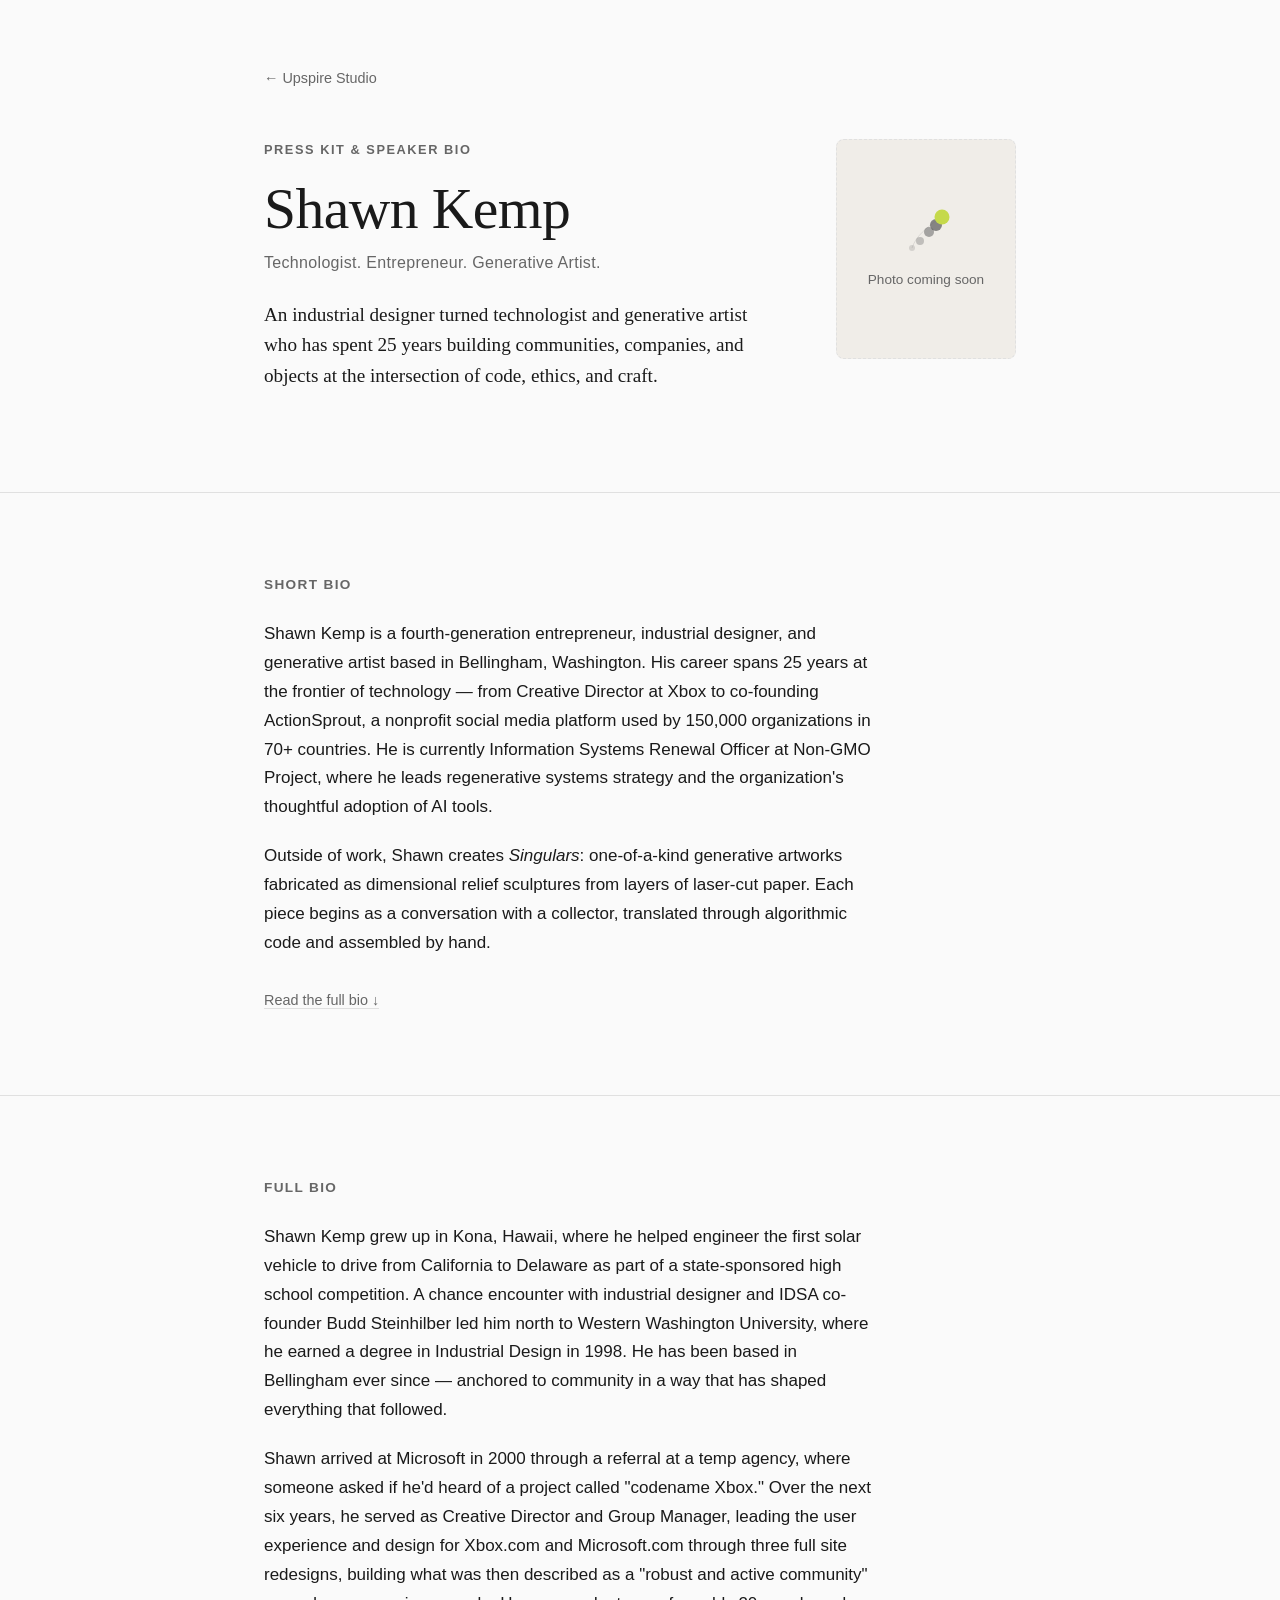
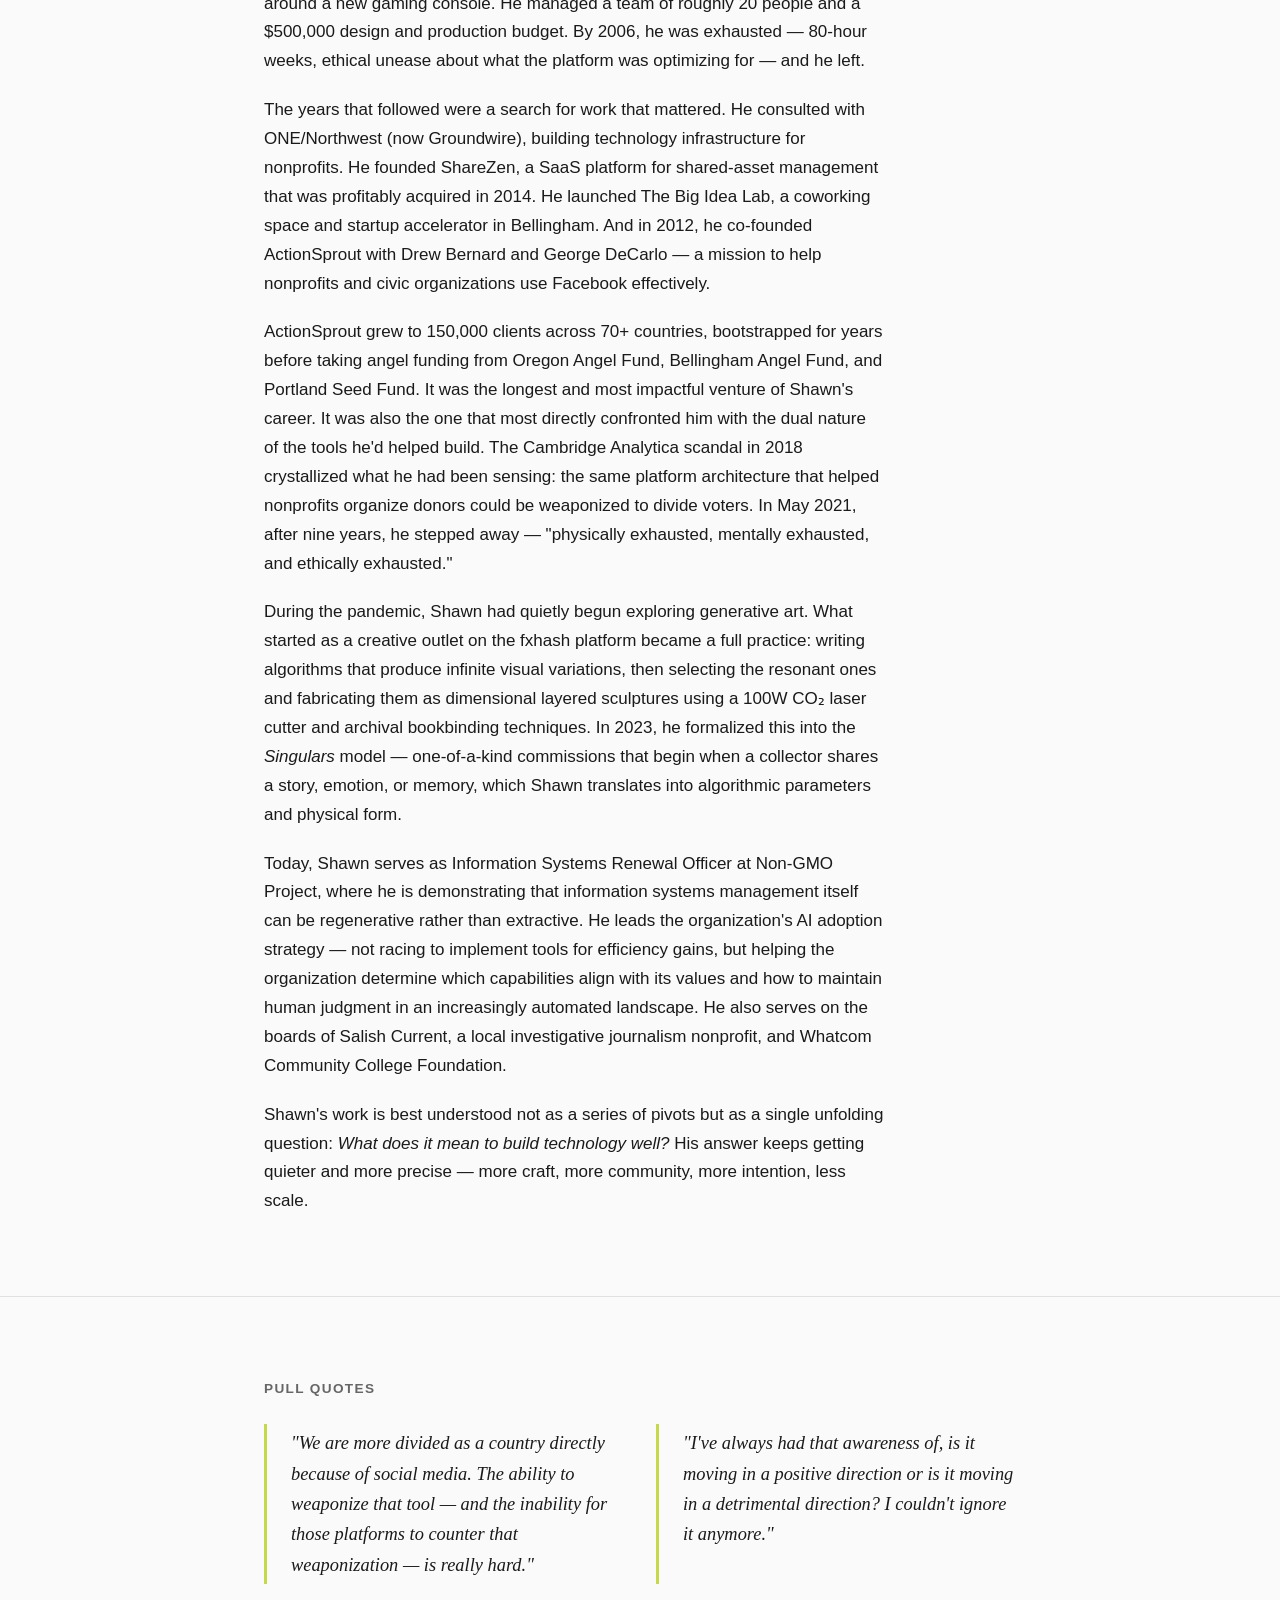
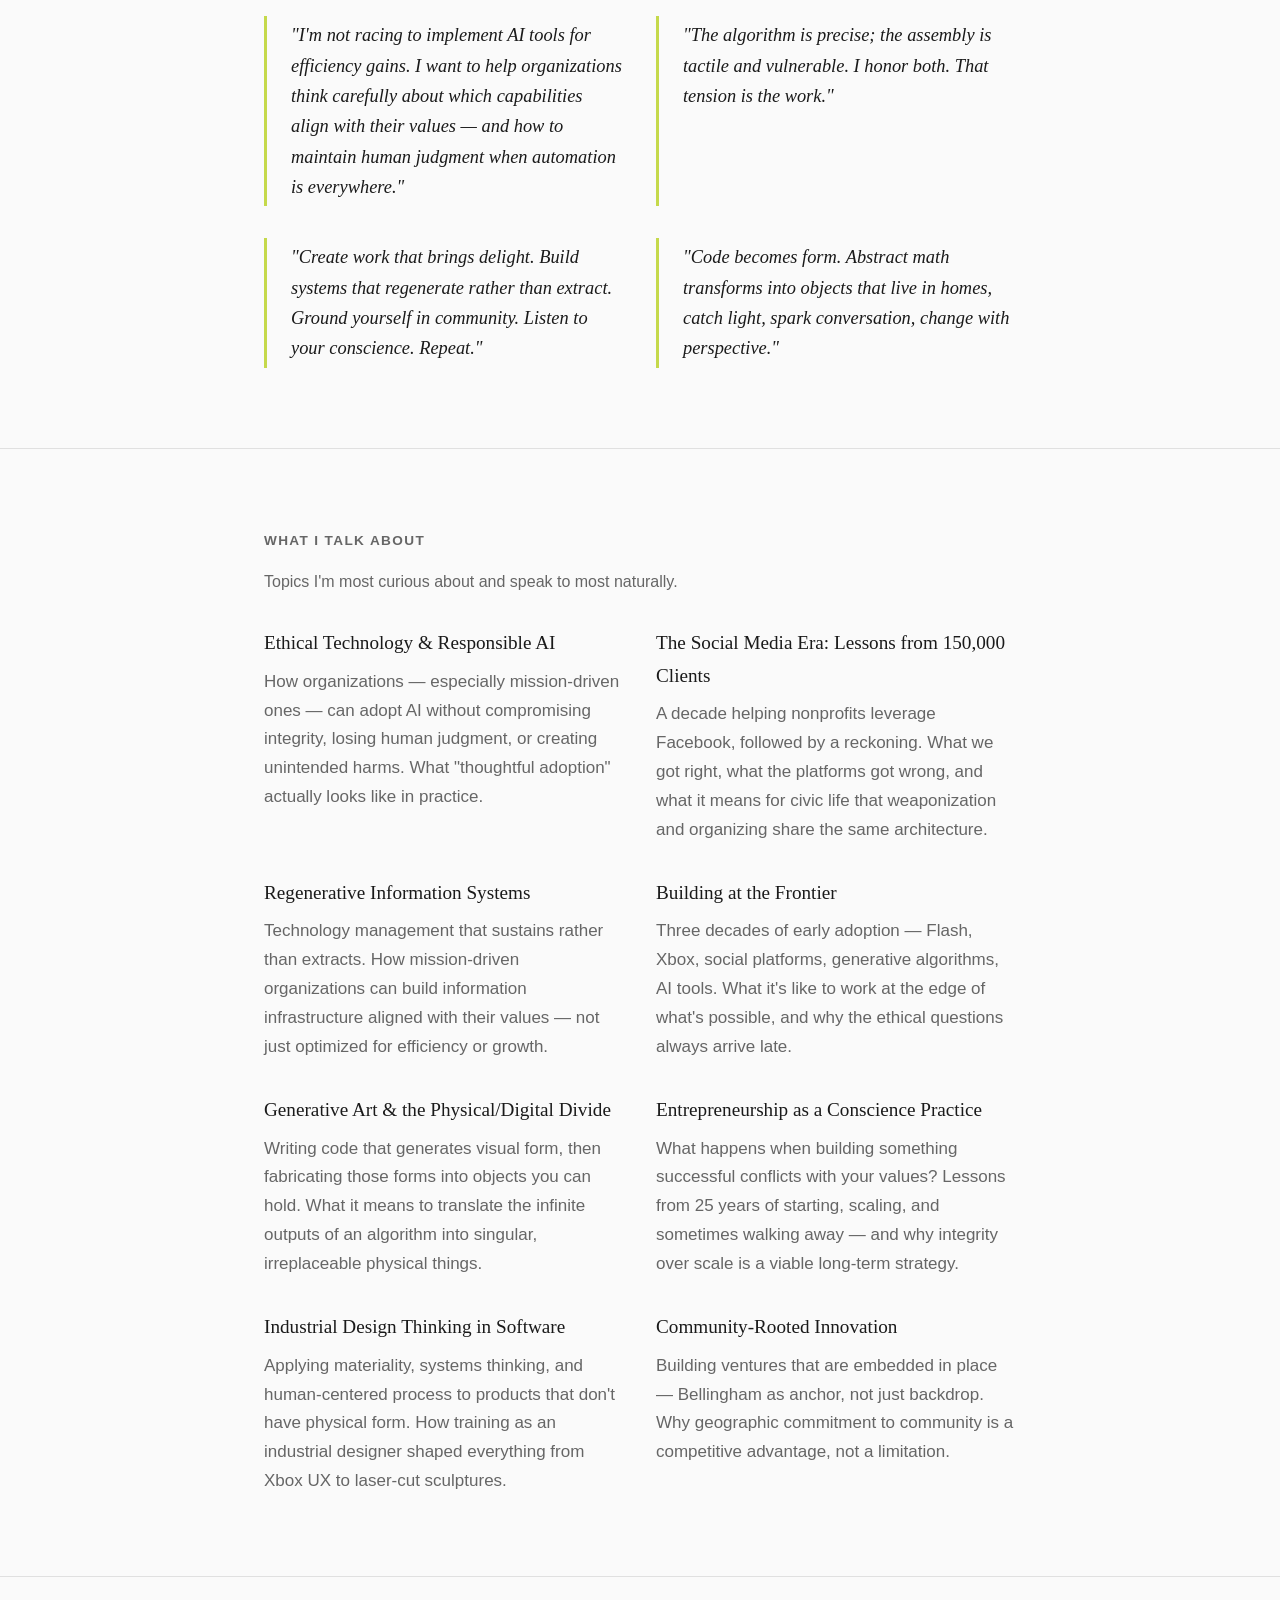
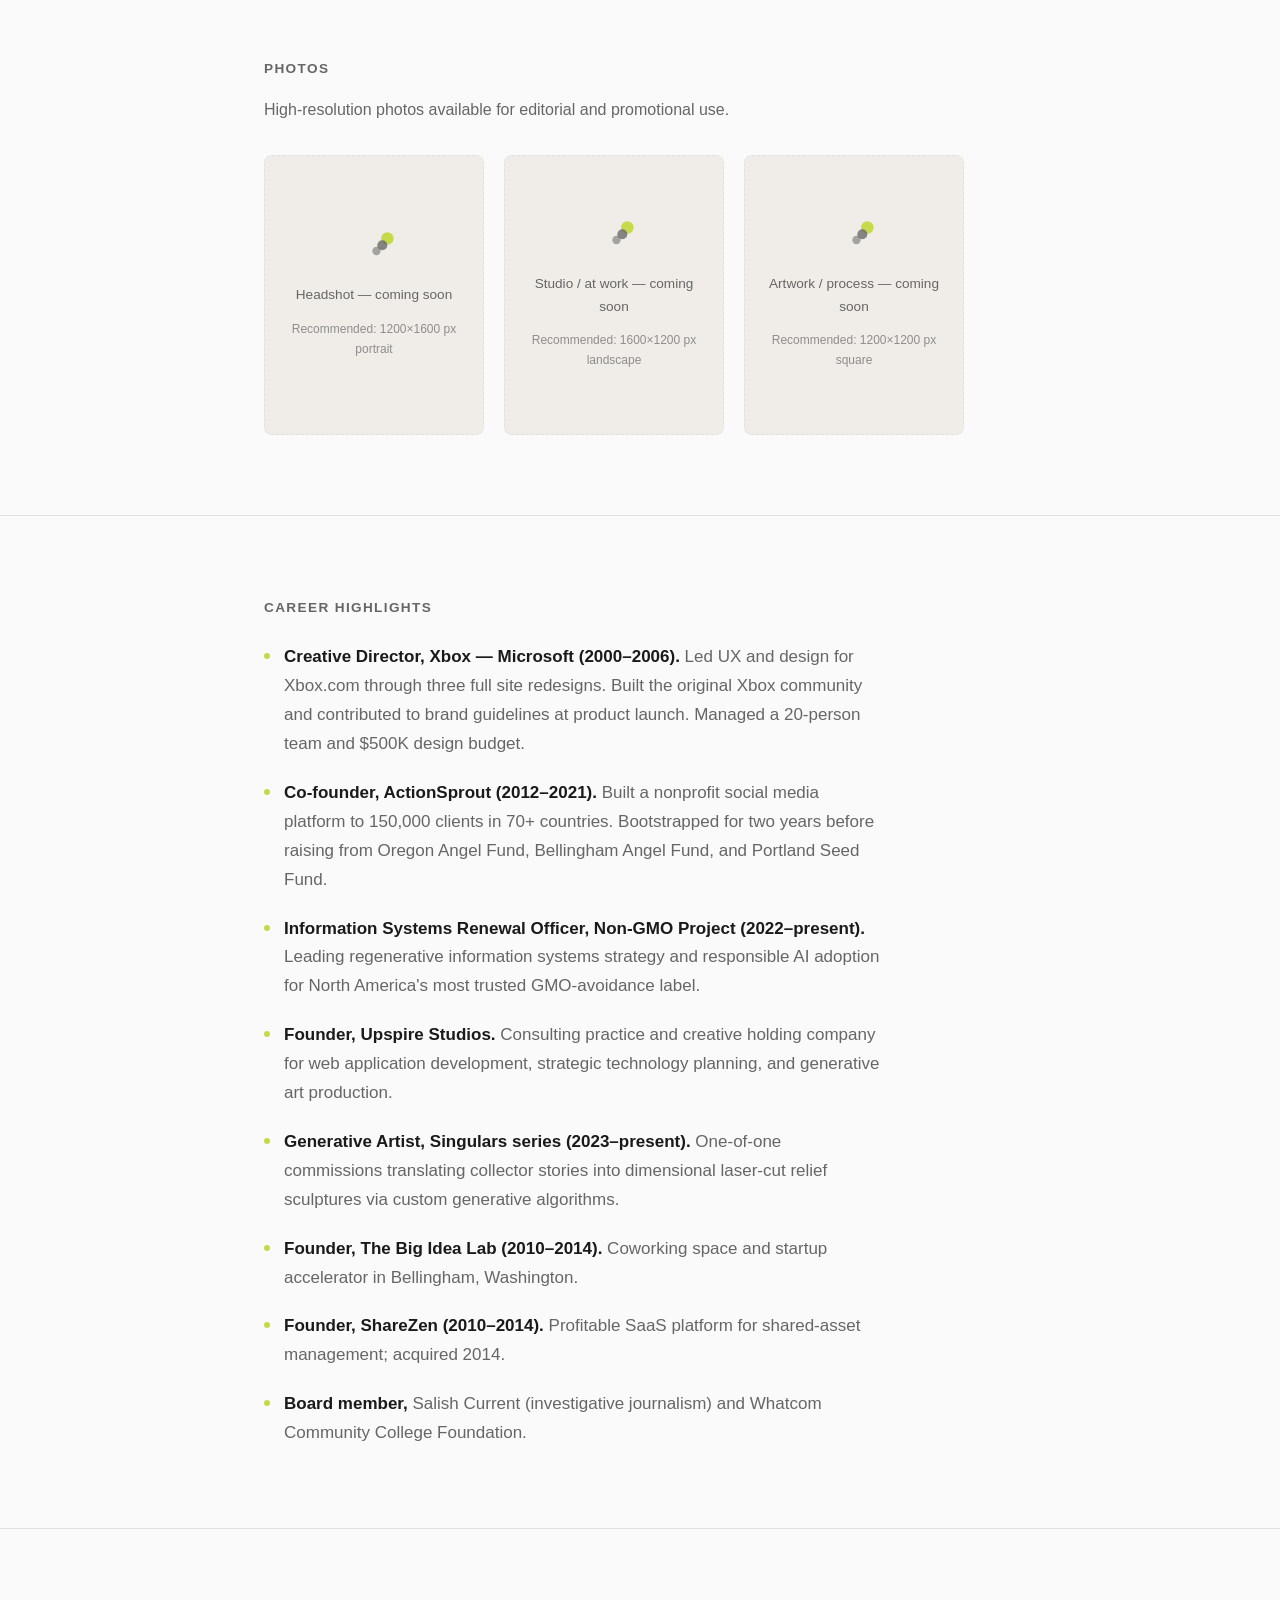
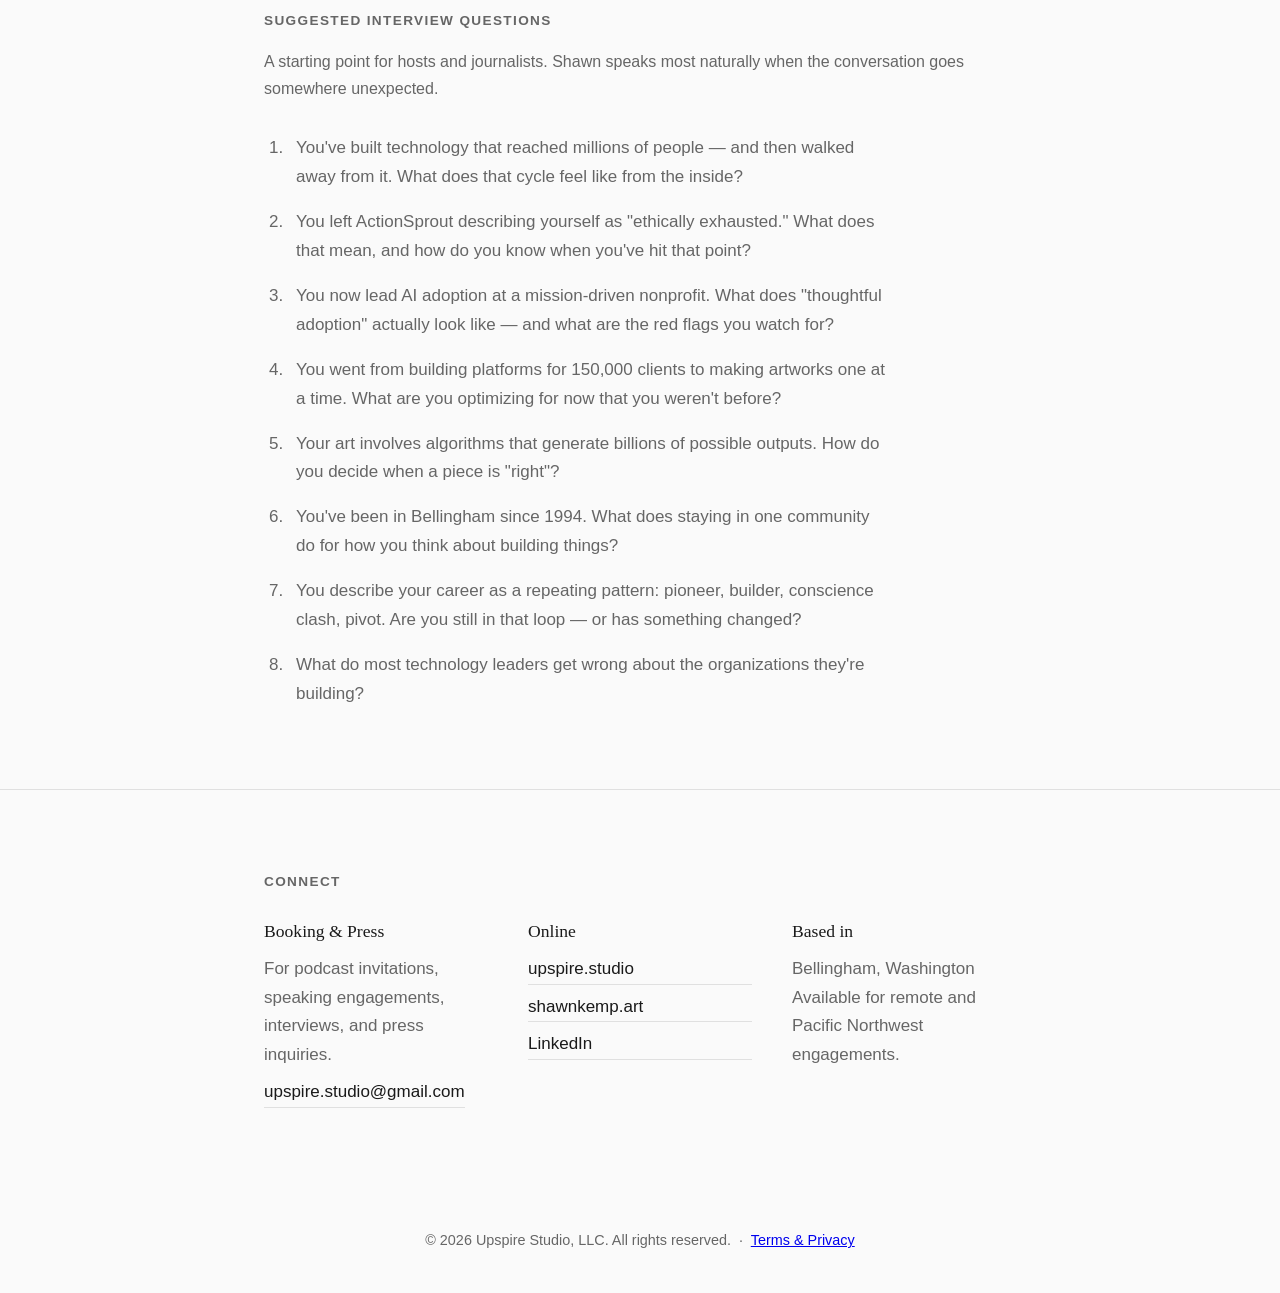
==== bio.html @ ab27fcd0 "Add Shawn Kemp press kit and bio page Adds /bio.html with a full press kit including: one-liner, sho" ====
<!DOCTYPE html>
<html lang="en">
<head>
    <meta charset="UTF-8">
    <meta name="viewport" content="width=device-width, initial-scale=1.0">
    <title>Shawn Kemp — Speaker, Technologist & Generative Artist</title>
    <meta name="description" content="Bio and press kit for Shawn Kemp: industrial designer, serial entrepreneur, information systems strategist, and generative artist based in Bellingham, Washington.">

    <!-- Favicon & app icons -->
    <link rel="icon" href="/favicon.svg" type="image/svg+xml">
    <link rel="icon" href="/favicon.ico" sizes="32x32">
    <link rel="icon" href="/icons/favicon-16x16.png" type="image/png" sizes="16x16">
    <link rel="icon" href="/icons/favicon-32x32.png" type="image/png" sizes="32x32">
    <link rel="apple-touch-icon" href="/apple-touch-icon.png">
    <link rel="manifest" href="/site.webmanifest">
    <meta name="theme-color" content="#1A1917">

    <!-- Open Graph / social sharing -->
    <meta property="og:type" content="profile">
    <meta property="og:url" content="https://upspire.studio/bio">
    <meta property="og:title" content="Shawn Kemp — Speaker, Technologist & Generative Artist">
    <meta property="og:description" content="Bio and press kit for Shawn Kemp: industrial designer, serial entrepreneur, information systems strategist, and generative artist.">
    <meta property="og:image" content="https://upspire.studio/og-image.png">
    <meta property="og:image:width" content="1200">
    <meta property="og:image:height" content="630">
    <meta property="og:site_name" content="Upspire Studio">

    <link rel="stylesheet" href="styles.css">
    <link rel="stylesheet" href="bio.css">
</head>
<body>

    <header class="bio-header">
        <div class="container">
            <a href="/" class="back-link">← Upspire Studio</a>
            <div class="bio-intro">
                <div class="bio-intro-text">
                    <p class="bio-label">Press Kit &amp; Speaker Bio</p>
                    <h1>Shawn Kemp</h1>
                    <p class="bio-tagline">Technologist. Entrepreneur. Generative Artist.</p>
                    <p class="bio-oneliner">An industrial designer turned technologist and generative artist who has spent 25 years building communities, companies, and objects at the intersection of code, ethics, and craft.</p>
                </div>
                <div class="bio-photo-area">
                    <!-- Replace src with your headshot path, e.g., /photos/shawn-kemp.jpg -->
                    <div class="photo-placeholder" role="img" aria-label="Headshot of Shawn Kemp">
                        <svg xmlns="http://www.w3.org/2000/svg" viewBox="0 0 48 48" width="48" height="48" aria-hidden="true">
                            <path d="M10,40 C14,28 24,20 38,10" fill="none" stroke="currentColor" stroke-width="0.8" opacity="0.2"/>
                            <circle cx="10" cy="40" r="3"   fill="currentColor" opacity="0.2"/>
                            <circle cx="18" cy="33" r="4"   fill="currentColor" opacity="0.35"/>
                            <circle cx="27" cy="24" r="5"   fill="currentColor" opacity="0.55"/>
                            <circle cx="34" cy="17" r="6"   fill="currentColor" opacity="0.78"/>
                            <circle cx="40" cy="9"  r="7.5" fill="#C5D94B"/>
                        </svg>
                        <p>Photo coming soon</p>
                    </div>
                </div>
            </div>
        </div>
    </header>

    <main>

        <!-- Short Bio -->
        <section id="short-bio">
            <div class="container">
                <h2>Short Bio</h2>
                <div class="bio-content">
                    <p>Shawn Kemp is a fourth-generation entrepreneur, industrial designer, and generative artist based in Bellingham, Washington. His career spans 25 years at the frontier of technology — from Creative Director at Xbox to co-founding ActionSprout, a nonprofit social media platform used by 150,000 organizations in 70+ countries. He is currently Information Systems Renewal Officer at Non-GMO Project, where he leads regenerative systems strategy and the organization's thoughtful adoption of AI tools.</p>
                    <p>Outside of work, Shawn creates <em>Singulars</em>: one-of-a-kind generative artworks fabricated as dimensional relief sculptures from layers of laser-cut paper. Each piece begins as a conversation with a collector, translated through algorithmic code and assembled by hand.</p>
                </div>
                <div class="copy-actions">
                    <a href="#long-bio" class="copy-link">Read the full bio ↓</a>
                </div>
            </div>
        </section>

        <!-- Long Bio -->
        <section id="long-bio">
            <div class="container">
                <h2>Full Bio</h2>
                <div class="bio-content">
                    <p>Shawn Kemp grew up in Kona, Hawaii, where he helped engineer the first solar vehicle to drive from California to Delaware as part of a state-sponsored high school competition. A chance encounter with industrial designer and IDSA co-founder Budd Steinhilber led him north to Western Washington University, where he earned a degree in Industrial Design in 1998. He has been based in Bellingham ever since — anchored to community in a way that has shaped everything that followed.</p>

                    <p>Shawn arrived at Microsoft in 2000 through a referral at a temp agency, where someone asked if he'd heard of a project called "codename Xbox." Over the next six years, he served as Creative Director and Group Manager, leading the user experience and design for Xbox.com and Microsoft.com through three full site redesigns, building what was then described as a "robust and active community" around a new gaming console. He managed a team of roughly 20 people and a $500,000 design and production budget. By 2006, he was exhausted — 80-hour weeks, ethical unease about what the platform was optimizing for — and he left.</p>

                    <p>The years that followed were a search for work that mattered. He consulted with ONE/Northwest (now Groundwire), building technology infrastructure for nonprofits. He founded ShareZen, a SaaS platform for shared-asset management that was profitably acquired in 2014. He launched The Big Idea Lab, a coworking space and startup accelerator in Bellingham. And in 2012, he co-founded ActionSprout with Drew Bernard and George DeCarlo — a mission to help nonprofits and civic organizations use Facebook effectively.</p>

                    <p>ActionSprout grew to 150,000 clients across 70+ countries, bootstrapped for years before taking angel funding from Oregon Angel Fund, Bellingham Angel Fund, and Portland Seed Fund. It was the longest and most impactful venture of Shawn's career. It was also the one that most directly confronted him with the dual nature of the tools he'd helped build. The Cambridge Analytica scandal in 2018 crystallized what he had been sensing: the same platform architecture that helped nonprofits organize donors could be weaponized to divide voters. In May 2021, after nine years, he stepped away — "physically exhausted, mentally exhausted, and ethically exhausted."</p>

                    <p>During the pandemic, Shawn had quietly begun exploring generative art. What started as a creative outlet on the fxhash platform became a full practice: writing algorithms that produce infinite visual variations, then selecting the resonant ones and fabricating them as dimensional layered sculptures using a 100W CO₂ laser cutter and archival bookbinding techniques. In 2023, he formalized this into the <em>Singulars</em> model — one-of-a-kind commissions that begin when a collector shares a story, emotion, or memory, which Shawn translates into algorithmic parameters and physical form.</p>

                    <p>Today, Shawn serves as Information Systems Renewal Officer at Non-GMO Project, where he is demonstrating that information systems management itself can be regenerative rather than extractive. He leads the organization's AI adoption strategy — not racing to implement tools for efficiency gains, but helping the organization determine which capabilities align with its values and how to maintain human judgment in an increasingly automated landscape. He also serves on the boards of Salish Current, a local investigative journalism nonprofit, and Whatcom Community College Foundation.</p>

                    <p>Shawn's work is best understood not as a series of pivots but as a single unfolding question: <em>What does it mean to build technology well?</em> His answer keeps getting quieter and more precise — more craft, more community, more intention, less scale.</p>
                </div>
            </div>
        </section>

        <!-- Pull Quotes -->
        <section id="quotes">
            <div class="container">
                <h2>Pull Quotes</h2>
                <div class="quotes-grid">
                    <blockquote class="pull-quote">
                        <p>"We are more divided as a country directly because of social media. The ability to weaponize that tool — and the inability for those platforms to counter that weaponization — is really hard."</p>
                    </blockquote>
                    <blockquote class="pull-quote">
                        <p>"I've always had that awareness of, is it moving in a positive direction or is it moving in a detrimental direction? I couldn't ignore it anymore."</p>
                    </blockquote>
                    <blockquote class="pull-quote">
                        <p>"I'm not racing to implement AI tools for efficiency gains. I want to help organizations think carefully about which capabilities align with their values — and how to maintain human judgment when automation is everywhere."</p>
                    </blockquote>
                    <blockquote class="pull-quote">
                        <p>"The algorithm is precise; the assembly is tactile and vulnerable. I honor both. That tension is the work."</p>
                    </blockquote>
                    <blockquote class="pull-quote">
                        <p>"Create work that brings delight. Build systems that regenerate rather than extract. Ground yourself in community. Listen to your conscience. Repeat."</p>
                    </blockquote>
                    <blockquote class="pull-quote">
                        <p>"Code becomes form. Abstract math transforms into objects that live in homes, catch light, spark conversation, change with perspective."</p>
                    </blockquote>
                </div>
            </div>
        </section>

        <!-- Topics -->
        <section id="topics">
            <div class="container">
                <h2>What I Talk About</h2>
                <p class="section-intro">Topics I'm most curious about and speak to most naturally.</p>
                <div class="topics-grid">
                    <div class="topic-item">
                        <h3>Ethical Technology & Responsible AI</h3>
                        <p>How organizations — especially mission-driven ones — can adopt AI without compromising integrity, losing human judgment, or creating unintended harms. What "thoughtful adoption" actually looks like in practice.</p>
                    </div>
                    <div class="topic-item">
                        <h3>The Social Media Era: Lessons from 150,000 Clients</h3>
                        <p>A decade helping nonprofits leverage Facebook, followed by a reckoning. What we got right, what the platforms got wrong, and what it means for civic life that weaponization and organizing share the same architecture.</p>
                    </div>
                    <div class="topic-item">
                        <h3>Regenerative Information Systems</h3>
                        <p>Technology management that sustains rather than extracts. How mission-driven organizations can build information infrastructure aligned with their values — not just optimized for efficiency or growth.</p>
                    </div>
                    <div class="topic-item">
                        <h3>Building at the Frontier</h3>
                        <p>Three decades of early adoption — Flash, Xbox, social platforms, generative algorithms, AI tools. What it's like to work at the edge of what's possible, and why the ethical questions always arrive late.</p>
                    </div>
                    <div class="topic-item">
                        <h3>Generative Art & the Physical/Digital Divide</h3>
                        <p>Writing code that generates visual form, then fabricating those forms into objects you can hold. What it means to translate the infinite outputs of an algorithm into singular, irreplaceable physical things.</p>
                    </div>
                    <div class="topic-item">
                        <h3>Entrepreneurship as a Conscience Practice</h3>
                        <p>What happens when building something successful conflicts with your values? Lessons from 25 years of starting, scaling, and sometimes walking away — and why integrity over scale is a viable long-term strategy.</p>
                    </div>
                    <div class="topic-item">
                        <h3>Industrial Design Thinking in Software</h3>
                        <p>Applying materiality, systems thinking, and human-centered process to products that don't have physical form. How training as an industrial designer shaped everything from Xbox UX to laser-cut sculptures.</p>
                    </div>
                    <div class="topic-item">
                        <h3>Community-Rooted Innovation</h3>
                        <p>Building ventures that are embedded in place — Bellingham as anchor, not just backdrop. Why geographic commitment to community is a competitive advantage, not a limitation.</p>
                    </div>
                </div>
            </div>
        </section>

        <!-- Photos -->
        <section id="photos">
            <div class="container">
                <h2>Photos</h2>
                <p class="section-intro">High-resolution photos available for editorial and promotional use.</p>
                <div class="photos-grid">
                    <!-- Replace these placeholder divs with <img> tags when headshots are available -->
                    <!-- Example: <img src="/photos/shawn-kemp-headshot-1.jpg" alt="Shawn Kemp headshot" class="bio-photo"> -->
                    <div class="photo-placeholder photo-placeholder--large">
                        <svg xmlns="http://www.w3.org/2000/svg" viewBox="0 0 48 48" width="40" height="40" aria-hidden="true">
                            <circle cx="40" cy="9" r="7.5" fill="#C5D94B"/>
                            <circle cx="34" cy="17" r="6" fill="currentColor" opacity="0.78"/>
                            <circle cx="27" cy="24" r="5" fill="currentColor" opacity="0.55"/>
                        </svg>
                        <p>Headshot — coming soon</p>
                        <span class="photo-placeholder-hint">Recommended: 1200×1600 px portrait</span>
                    </div>
                    <div class="photo-placeholder photo-placeholder--large">
                        <svg xmlns="http://www.w3.org/2000/svg" viewBox="0 0 48 48" width="40" height="40" aria-hidden="true">
                            <circle cx="40" cy="9" r="7.5" fill="#C5D94B"/>
                            <circle cx="34" cy="17" r="6" fill="currentColor" opacity="0.78"/>
                            <circle cx="27" cy="24" r="5" fill="currentColor" opacity="0.55"/>
                        </svg>
                        <p>Studio / at work — coming soon</p>
                        <span class="photo-placeholder-hint">Recommended: 1600×1200 px landscape</span>
                    </div>
                    <div class="photo-placeholder photo-placeholder--large">
                        <svg xmlns="http://www.w3.org/2000/svg" viewBox="0 0 48 48" width="40" height="40" aria-hidden="true">
                            <circle cx="40" cy="9" r="7.5" fill="#C5D94B"/>
                            <circle cx="34" cy="17" r="6" fill="currentColor" opacity="0.78"/>
                            <circle cx="27" cy="24" r="5" fill="currentColor" opacity="0.55"/>
                        </svg>
                        <p>Artwork / process — coming soon</p>
                        <span class="photo-placeholder-hint">Recommended: 1200×1200 px square</span>
                    </div>
                </div>
            </div>
        </section>

        <!-- Career Highlights -->
        <section id="highlights">
            <div class="container">
                <h2>Career Highlights</h2>
                <ul class="highlights-list">
                    <li><strong>Creative Director, Xbox — Microsoft (2000–2006).</strong> Led UX and design for Xbox.com through three full site redesigns. Built the original Xbox community and contributed to brand guidelines at product launch. Managed a 20-person team and $500K design budget.</li>
                    <li><strong>Co-founder, ActionSprout (2012–2021).</strong> Built a nonprofit social media platform to 150,000 clients in 70+ countries. Bootstrapped for two years before raising from Oregon Angel Fund, Bellingham Angel Fund, and Portland Seed Fund.</li>
                    <li><strong>Information Systems Renewal Officer, Non-GMO Project (2022–present).</strong> Leading regenerative information systems strategy and responsible AI adoption for North America's most trusted GMO-avoidance label.</li>
                    <li><strong>Founder, Upspire Studios.</strong> Consulting practice and creative holding company for web application development, strategic technology planning, and generative art production.</li>
                    <li><strong>Generative Artist, Singulars series (2023–present).</strong> One-of-one commissions translating collector stories into dimensional laser-cut relief sculptures via custom generative algorithms.</li>
                    <li><strong>Founder, The Big Idea Lab (2010–2014).</strong> Coworking space and startup accelerator in Bellingham, Washington.</li>
                    <li><strong>Founder, ShareZen (2010–2014).</strong> Profitable SaaS platform for shared-asset management; acquired 2014.</li>
                    <li><strong>Board member,</strong> Salish Current (investigative journalism) and Whatcom Community College Foundation.</li>
                </ul>
            </div>
        </section>

        <!-- Suggested Interview Questions -->
        <section id="interview-questions">
            <div class="container">
                <h2>Suggested Interview Questions</h2>
                <p class="section-intro">A starting point for hosts and journalists. Shawn speaks most naturally when the conversation goes somewhere unexpected.</p>
                <ol class="questions-list">
                    <li>You've built technology that reached millions of people — and then walked away from it. What does that cycle feel like from the inside?</li>
                    <li>You left ActionSprout describing yourself as "ethically exhausted." What does that mean, and how do you know when you've hit that point?</li>
                    <li>You now lead AI adoption at a mission-driven nonprofit. What does "thoughtful adoption" actually look like — and what are the red flags you watch for?</li>
                    <li>You went from building platforms for 150,000 clients to making artworks one at a time. What are you optimizing for now that you weren't before?</li>
                    <li>Your art involves algorithms that generate billions of possible outputs. How do you decide when a piece is "right"?</li>
                    <li>You've been in Bellingham since 1994. What does staying in one community do for how you think about building things?</li>
                    <li>You describe your career as a repeating pattern: pioneer, builder, conscience clash, pivot. Are you still in that loop — or has something changed?</li>
                    <li>What do most technology leaders get wrong about the organizations they're building?</li>
                </ol>
            </div>
        </section>

        <!-- Connect -->
        <section id="connect">
            <div class="container">
                <h2>Connect</h2>
                <div class="connect-grid">
                    <div class="connect-item">
                        <h3>Booking &amp; Press</h3>
                        <p>For podcast invitations, speaking engagements, interviews, and press inquiries.</p>
                        <a href="mailto:upspire.studio@gmail.com">upspire.studio@gmail.com</a>
                    </div>
                    <div class="connect-item">
                        <h3>Online</h3>
                        <div class="connect-links">
                            <a href="https://upspire.studio/" target="_blank" rel="noopener">upspire.studio</a>
                            <a href="https://shawnkemp.art/" target="_blank" rel="noopener">shawnkemp.art</a>
                            <a href="https://www.linkedin.com/in/shawn-kemp/" target="_blank" rel="noopener">LinkedIn</a>
                        </div>
                    </div>
                    <div class="connect-item">
                        <h3>Based in</h3>
                        <p>Bellingham, Washington<br>Available for remote and Pacific Northwest engagements.</p>
                    </div>
                </div>
            </div>
        </section>

    </main>

    <footer>
        <div class="container">
            <p>&copy; 2026 Upspire Studio, LLC. All rights reserved. &nbsp;&middot;&nbsp; <a href="/legal.html">Terms &amp; Privacy</a></p>
        </div>
    </footer>

</body>
</html>
---- styles.css ----
:root {
    --color-bg: #fafafa;
    --color-text: #1a1a1a;
    --color-text-muted: #666;
    --color-accent: #2d3436;
    --color-border: #e0e0e0;
    --font-sans: -apple-system, BlinkMacSystemFont, 'Segoe UI', Roboto, Oxygen, Ubuntu, sans-serif;
    --font-serif: Georgia, 'Times New Roman', serif;
    --max-width: 800px;
}

* {
    margin: 0;
    padding: 0;
    box-sizing: border-box;
}

html {
    scroll-behavior: smooth;
}

body {
    font-family: var(--font-sans);
    background: var(--color-bg);
    color: var(--color-text);
    line-height: 1.7;
    font-size: 17px;
}

.container {
    max-width: var(--max-width);
    margin: 0 auto;
    padding: 0 24px;
}

/* Header */
header {
    padding: 60px 0 80px;
    border-bottom: 1px solid var(--color-border);
}

.logo {
    font-size: 1.5rem;
    font-weight: 600;
    letter-spacing: -0.02em;
    margin-bottom: 40px;
}

.hero h1 {
    font-family: var(--font-serif);
    font-size: clamp(2rem, 5vw, 3rem);
    font-weight: 400;
    line-height: 1.3;
    margin-bottom: 24px;
    max-width: 600px;
}

.hero p {
    font-size: 1.1rem;
    color: var(--color-text-muted);
    max-width: 520px;
    line-height: 1.7;
}

/* Sections */
section {
    padding: 60px 0;
    border-bottom: 1px solid var(--color-border);
}

section:last-of-type {
    border-bottom: none;
}

h2 {
    font-size: 0.85rem;
    font-weight: 600;
    text-transform: uppercase;
    letter-spacing: 0.1em;
    color: var(--color-text-muted);
    margin-bottom: 24px;
}

/* Services */
.services-grid {
    display: grid;
    gap: 40px;
}

.service h3 {
    font-family: var(--font-serif);
    font-size: 1.4rem;
    font-weight: 400;
    margin-bottom: 12px;
}

.service p {
    color: var(--color-text-muted);
    line-height: 1.7;
}

/* Impact / Social Proof */
.impact-grid {
    display: flex;
    flex-wrap: wrap;
    gap: 16px 32px;
}

.impact-item {
    font-family: var(--font-serif);
    font-size: 1.1rem;
    color: var(--color-text-muted);
}

/* Current Work / Projects */
.section-intro {
    color: var(--color-text-muted);
    font-size: 1rem;
    margin-top: -8px;
    margin-bottom: 32px;
}

.projects-grid {
    display: grid;
    gap: 24px;
}

.project-card {
    display: block;
    padding: 24px;
    background: #fff;
    border: 1px solid var(--color-border);
    border-radius: 8px;
    text-decoration: none;
    transition: border-color 0.2s, box-shadow 0.2s;
}

.project-card:hover {
    border-color: var(--color-accent);
    box-shadow: 0 4px 12px rgba(0, 0, 0, 0.05);
}

.project-logo {
    display: block;
    width: 48px;
    height: 48px;
    border-radius: 10px;
    margin-bottom: 16px;
    object-fit: contain;
    flex-shrink: 0;
}

.project-card h3 {
    font-family: var(--font-serif);
    font-size: 1.25rem;
    font-weight: 400;
    color: var(--color-text);
    margin-bottom: 8px;
}

.project-card p {
    color: var(--color-text-muted);
    font-size: 0.95rem;
    margin: 0;
}

/* About */
.about-content p {
    margin-bottom: 20px;
    max-width: 600px;
}

.about-content p:last-child {
    margin-bottom: 0;
}

.about-content a {
    color: var(--color-text);
    text-decoration: none;
    border-bottom: 1px solid var(--color-border);
    transition: border-color 0.2s;
}

.about-content a:hover {
    border-color: var(--color-text);
}

/* Studio */
.studio-links {
    display: flex;
    flex-wrap: wrap;
    gap: 16px 32px;
}

.studio-links a {
    font-family: var(--font-serif);
    font-size: 1.1rem;
    color: var(--color-text-muted);
    text-decoration: none;
    border-bottom: 1px solid transparent;
    transition: border-color 0.2s, color 0.2s;
}

.studio-links a:hover {
    color: var(--color-text);
    border-bottom-color: var(--color-text);
}

/* Values */
.values-list {
    list-style: none;
    display: grid;
    gap: 16px;
}

.values-list li {
    padding-left: 20px;
    position: relative;
    color: var(--color-text-muted);
}

.values-list li::before {
    content: '';
    position: absolute;
    left: 0;
    top: 10px;
    width: 6px;
    height: 6px;
    background: var(--color-accent);
    border-radius: 50%;
}

/* Contact */
.contact-info {
    display: flex;
    flex-direction: column;
    gap: 12px;
}

.contact-info p {
    color: var(--color-text-muted);
}

.contact-info a {
    color: var(--color-text);
    text-decoration: none;
    border-bottom: 1px solid var(--color-border);
    transition: border-color 0.2s;
    display: inline-block;
}

.contact-info a:hover {
    border-color: var(--color-text);
}

/* Footer */
footer {
    padding: 40px 0;
    text-align: center;
}

footer p {
    font-size: 0.9rem;
    color: var(--color-text-muted);
}

/* Responsive */
@media (min-width: 640px) {
    header {
        padding: 80px 0 100px;
    }

    section {
        padding: 80px 0;
    }

    .services-grid {
        grid-template-columns: repeat(2, 1fr);
    }

    .projects-grid {
        grid-template-columns: repeat(3, 1fr);
    }
}
---- bio.css ----
/* Bio / Press Kit page styles */

/* Back link */
.back-link {
    display: inline-block;
    font-size: 0.9rem;
    color: var(--color-text-muted);
    text-decoration: none;
    margin-bottom: 48px;
    border-bottom: 1px solid transparent;
    transition: color 0.2s, border-color 0.2s;
}

.back-link:hover {
    color: var(--color-text);
    border-bottom-color: var(--color-border);
}

/* Header */
.bio-header {
    padding: 48px 0 80px;
    border-bottom: 1px solid var(--color-border);
}

.bio-intro {
    display: grid;
    gap: 40px;
    align-items: start;
}

.bio-label {
    font-size: 0.8rem;
    font-weight: 600;
    text-transform: uppercase;
    letter-spacing: 0.12em;
    color: var(--color-text-muted);
    margin-bottom: 16px;
}

.bio-intro-text h1 {
    font-family: var(--font-serif);
    font-size: clamp(2.4rem, 6vw, 3.6rem);
    font-weight: 400;
    line-height: 1.1;
    margin-bottom: 8px;
    letter-spacing: -0.01em;
}

.bio-tagline {
    font-size: 1rem;
    color: var(--color-text-muted);
    margin-bottom: 24px;
    letter-spacing: 0.02em;
}

.bio-oneliner {
    font-family: var(--font-serif);
    font-size: 1.2rem;
    line-height: 1.6;
    max-width: 560px;
    color: var(--color-text);
}

/* Photo area */
.bio-photo-area {
    display: flex;
    gap: 16px;
    flex-wrap: wrap;
}

.photo-placeholder {
    display: flex;
    flex-direction: column;
    align-items: center;
    justify-content: center;
    gap: 12px;
    background: #f0ede8;
    border: 1px dashed var(--color-border);
    border-radius: 8px;
    padding: 32px 24px;
    color: var(--color-text-muted);
    text-align: center;
    width: 180px;
    height: 220px;
    font-size: 0.85rem;
}

.photo-placeholder--large {
    width: 100%;
    max-width: 220px;
    height: 280px;
}

.photo-placeholder-hint {
    font-size: 0.75rem;
    color: var(--color-text-muted);
    opacity: 0.7;
}

/* Bio content */
.bio-content p {
    margin-bottom: 20px;
    max-width: 620px;
}

.bio-content p:last-child {
    margin-bottom: 0;
}

.bio-content em {
    font-style: italic;
}

.copy-actions {
    margin-top: 28px;
}

.copy-link {
    font-size: 0.9rem;
    color: var(--color-text-muted);
    text-decoration: none;
    border-bottom: 1px solid var(--color-border);
    transition: color 0.2s, border-color 0.2s;
}

.copy-link:hover {
    color: var(--color-text);
    border-bottom-color: var(--color-text);
}

/* Pull Quotes */
.quotes-grid {
    display: grid;
    gap: 32px;
}

.pull-quote {
    border-left: 3px solid #C5D94B;
    padding: 4px 0 4px 24px;
    margin: 0;
}

.pull-quote p {
    font-family: var(--font-serif);
    font-size: 1.15rem;
    line-height: 1.65;
    color: var(--color-text);
    font-style: italic;
    margin: 0;
    max-width: 580px;
}

/* Topics */
.topics-grid {
    display: grid;
    gap: 32px;
}

.topic-item h3 {
    font-family: var(--font-serif);
    font-size: 1.2rem;
    font-weight: 400;
    margin-bottom: 8px;
}

.topic-item p {
    color: var(--color-text-muted);
    line-height: 1.7;
    max-width: 560px;
}

/* Photos grid */
.photos-grid {
    display: flex;
    flex-wrap: wrap;
    gap: 20px;
    align-items: flex-start;
}

.bio-photo {
    width: 100%;
    max-width: 220px;
    height: auto;
    border-radius: 6px;
    display: block;
    object-fit: cover;
}

/* Highlights */
.highlights-list {
    list-style: none;
    display: grid;
    gap: 20px;
}

.highlights-list li {
    padding-left: 20px;
    position: relative;
    color: var(--color-text-muted);
    max-width: 620px;
}

.highlights-list li::before {
    content: '';
    position: absolute;
    left: 0;
    top: 10px;
    width: 6px;
    height: 6px;
    background: #C5D94B;
    border-radius: 50%;
}

.highlights-list strong {
    color: var(--color-text);
    font-weight: 600;
}

/* Interview questions */
.questions-list {
    display: grid;
    gap: 16px;
    padding-left: 24px;
}

.questions-list li {
    color: var(--color-text-muted);
    max-width: 600px;
    line-height: 1.7;
    padding-left: 8px;
}

/* Connect */
.connect-grid {
    display: grid;
    gap: 40px;
}

.connect-item h3 {
    font-family: var(--font-serif);
    font-size: 1.1rem;
    font-weight: 400;
    margin-bottom: 8px;
}

.connect-item p {
    color: var(--color-text-muted);
    margin-bottom: 8px;
}

.connect-item a {
    color: var(--color-text);
    text-decoration: none;
    border-bottom: 1px solid var(--color-border);
    transition: border-color 0.2s;
    display: inline-block;
}

.connect-item a:hover {
    border-bottom-color: var(--color-text);
}

.connect-links {
    display: flex;
    flex-direction: column;
    gap: 8px;
}

/* Responsive */
@media (min-width: 640px) {
    .bio-header {
        padding: 64px 0 100px;
    }

    .bio-intro {
        grid-template-columns: 1fr auto;
        gap: 60px;
    }

    .quotes-grid {
        grid-template-columns: repeat(2, 1fr);
    }

    .topics-grid {
        grid-template-columns: repeat(2, 1fr);
    }

    .connect-grid {
        grid-template-columns: repeat(3, 1fr);
        gap: 40px;
    }
}
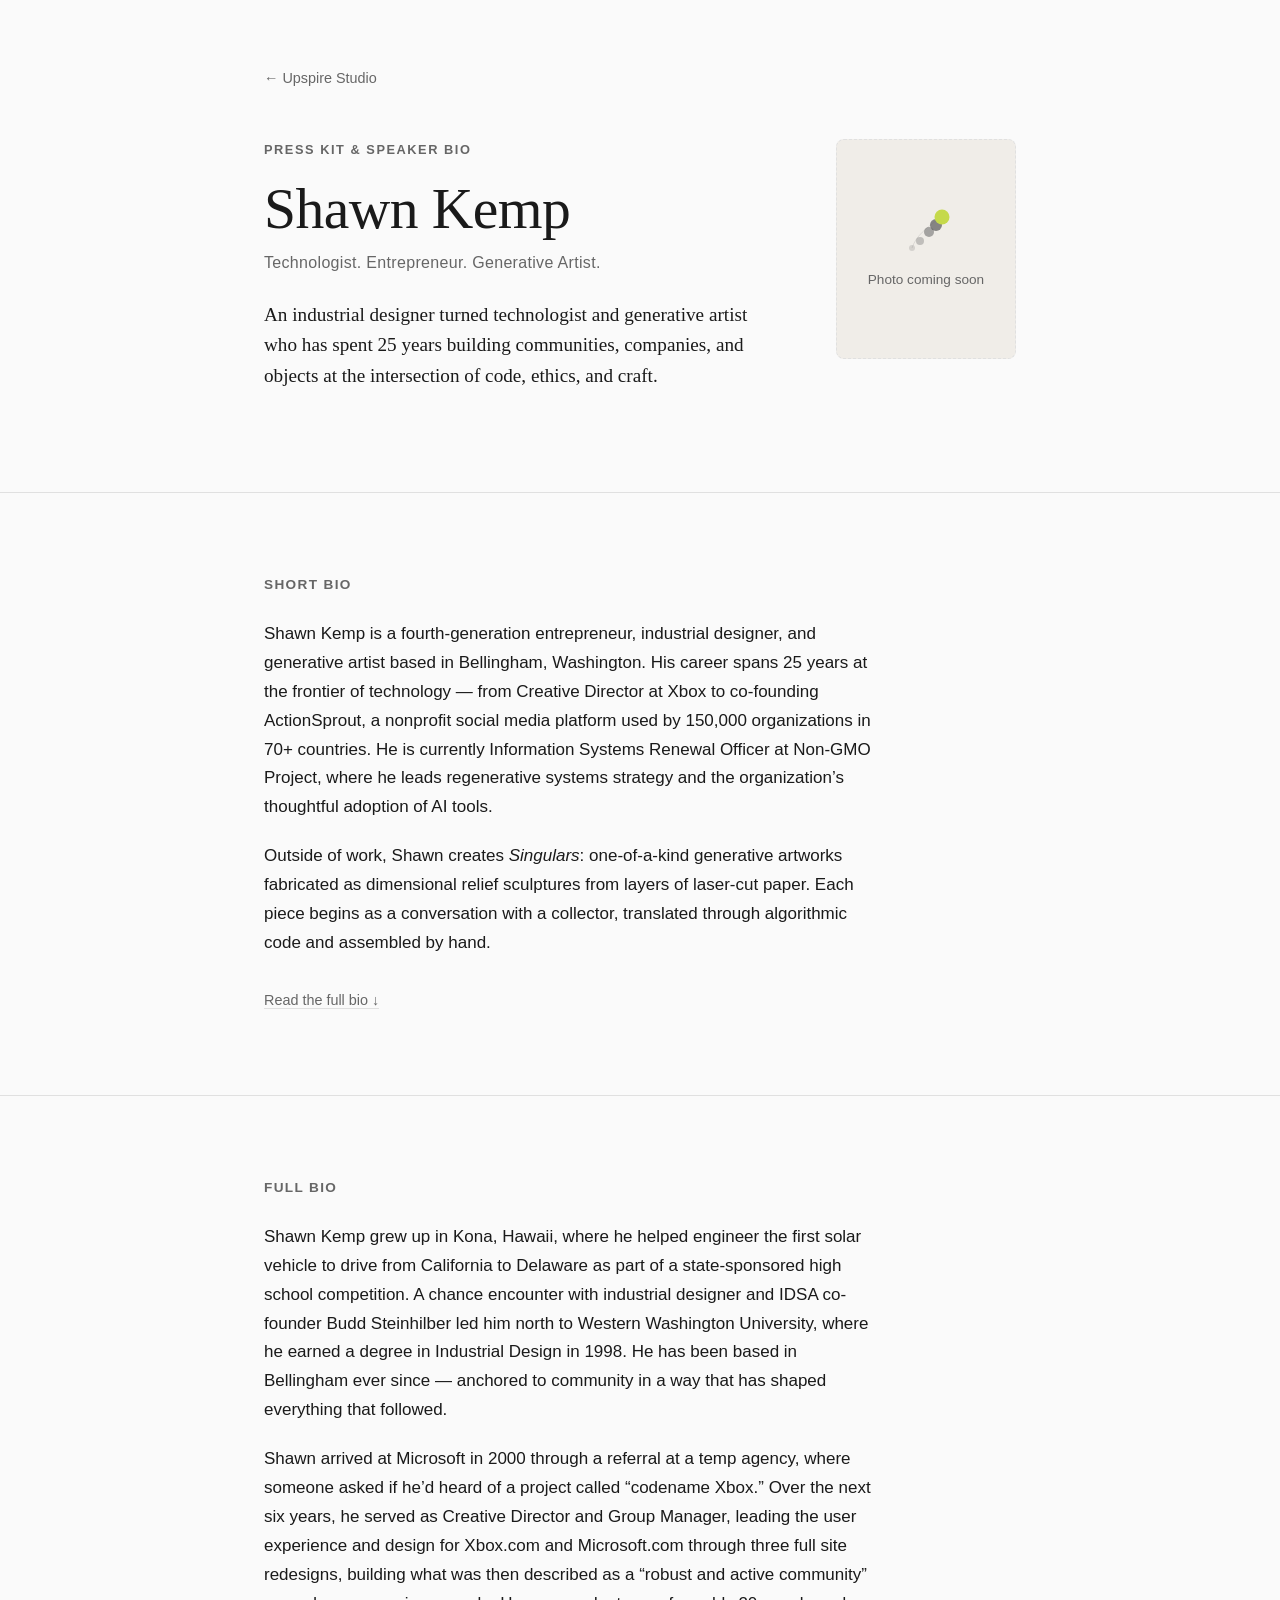
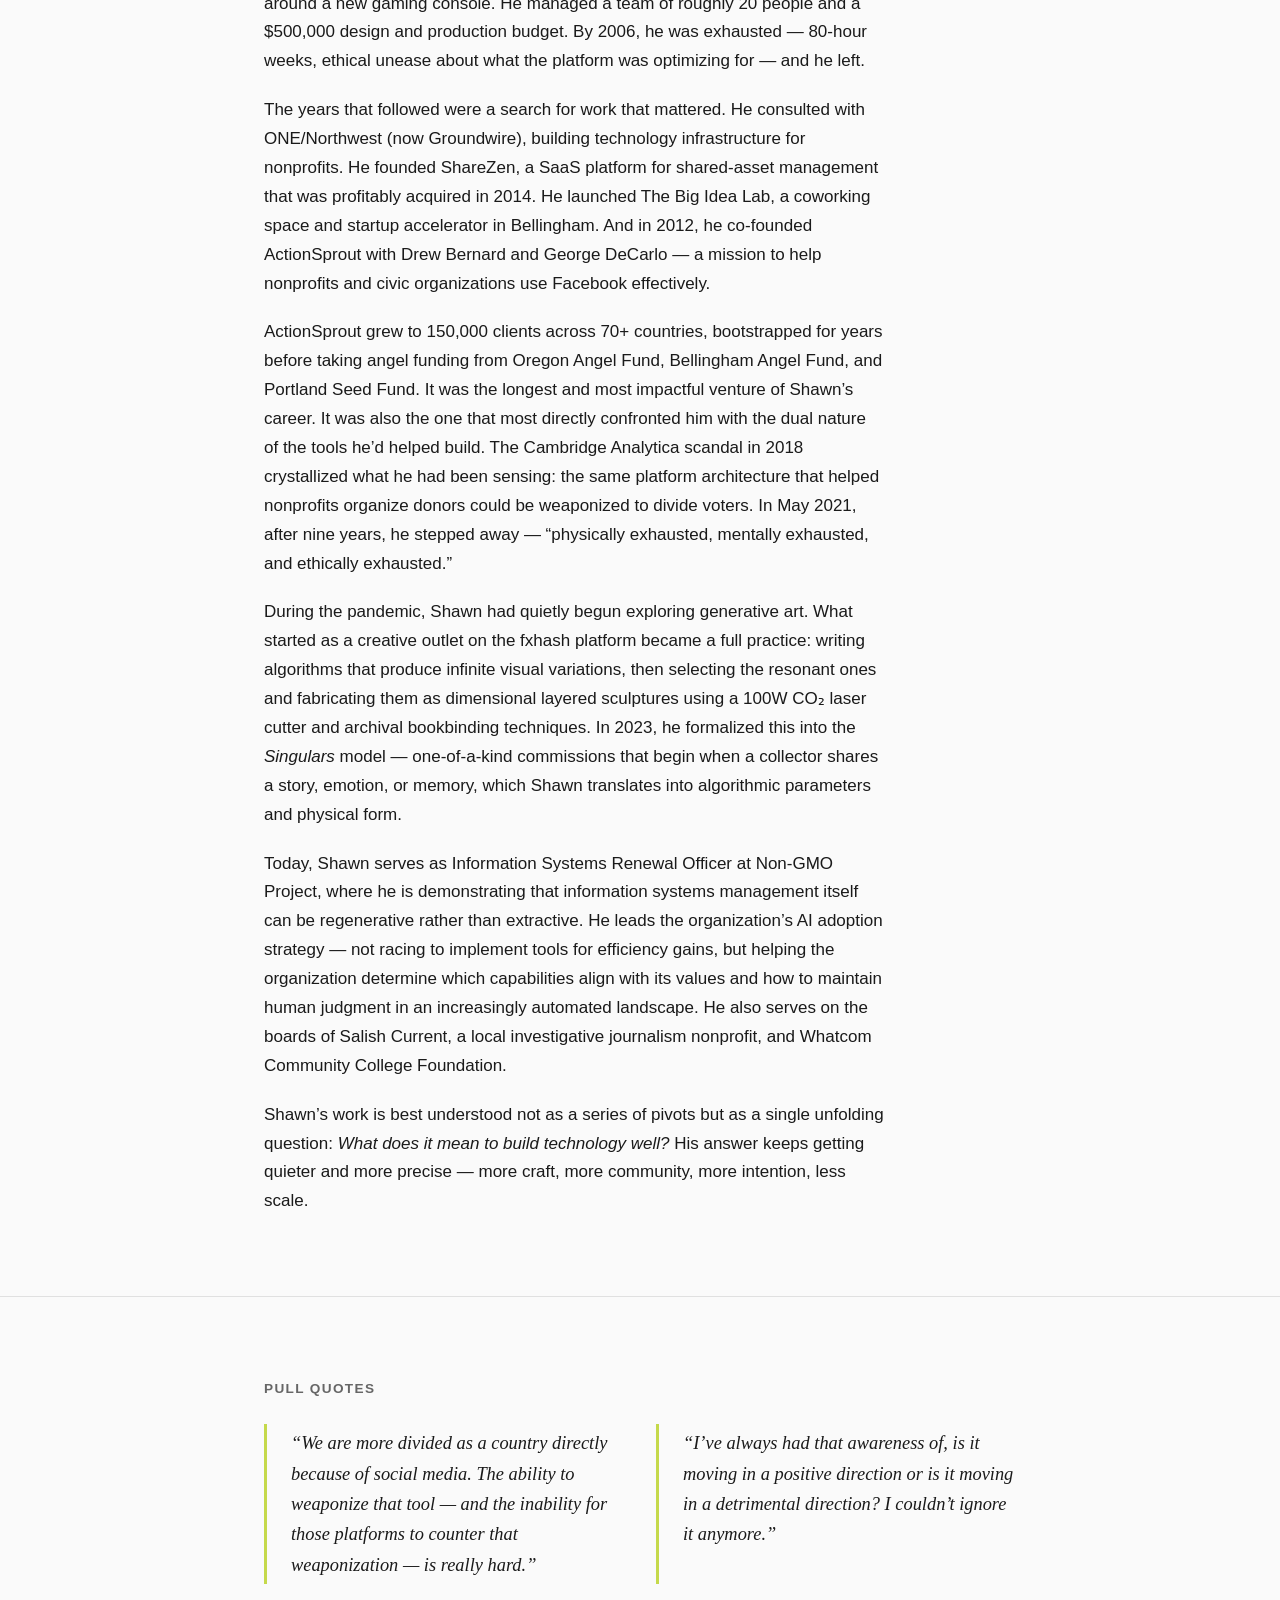
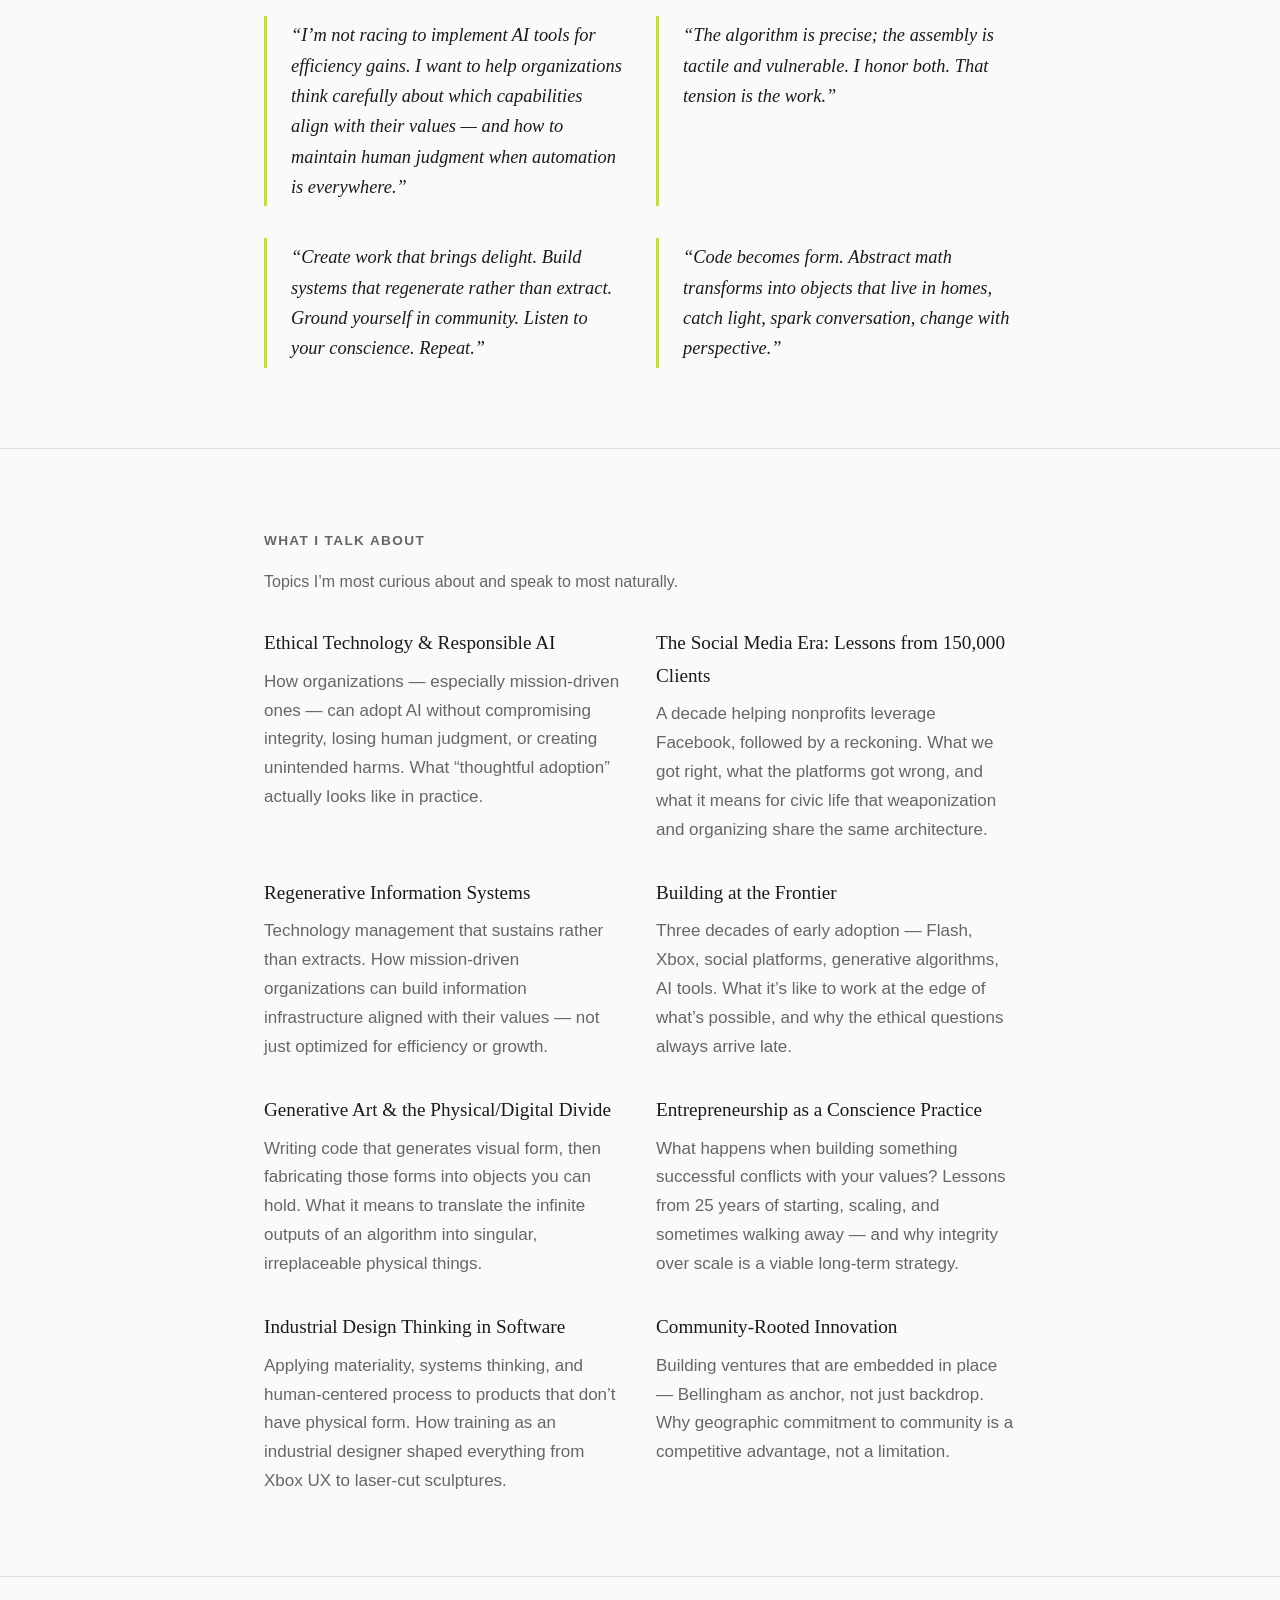
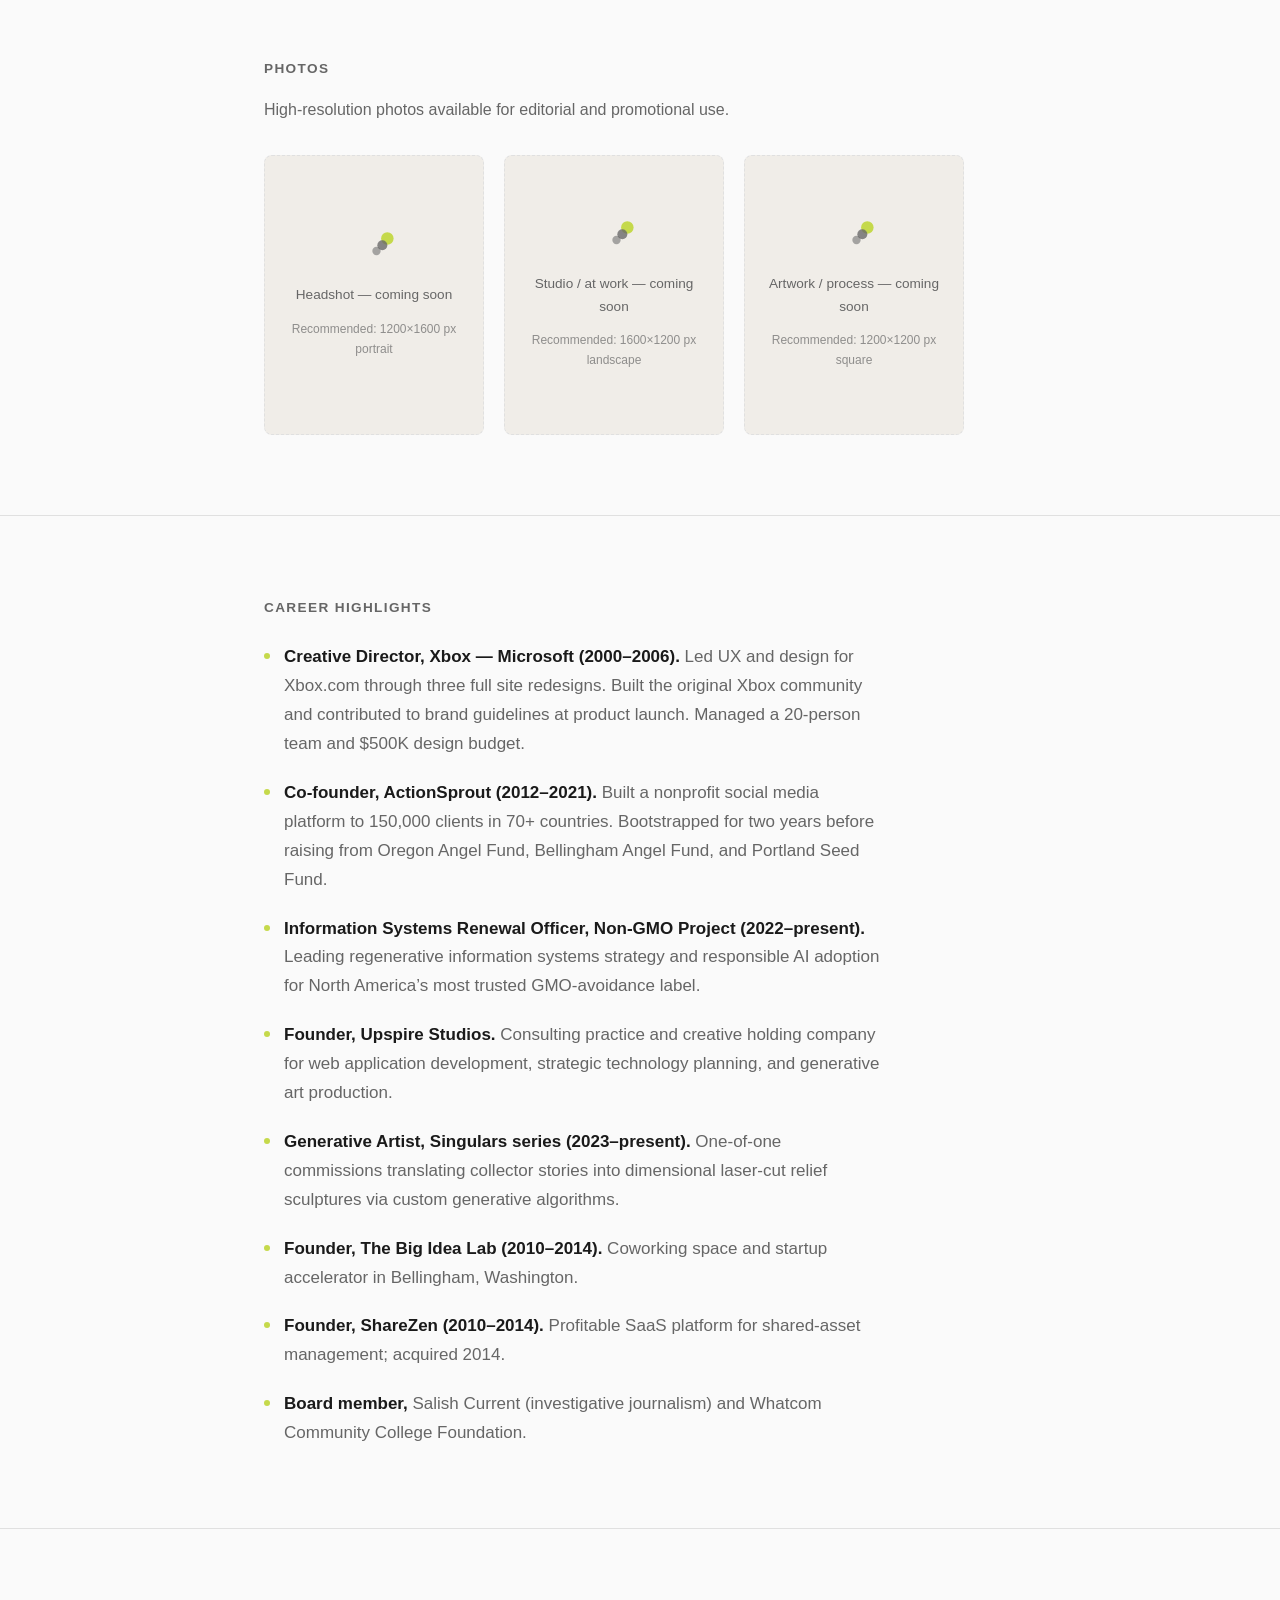
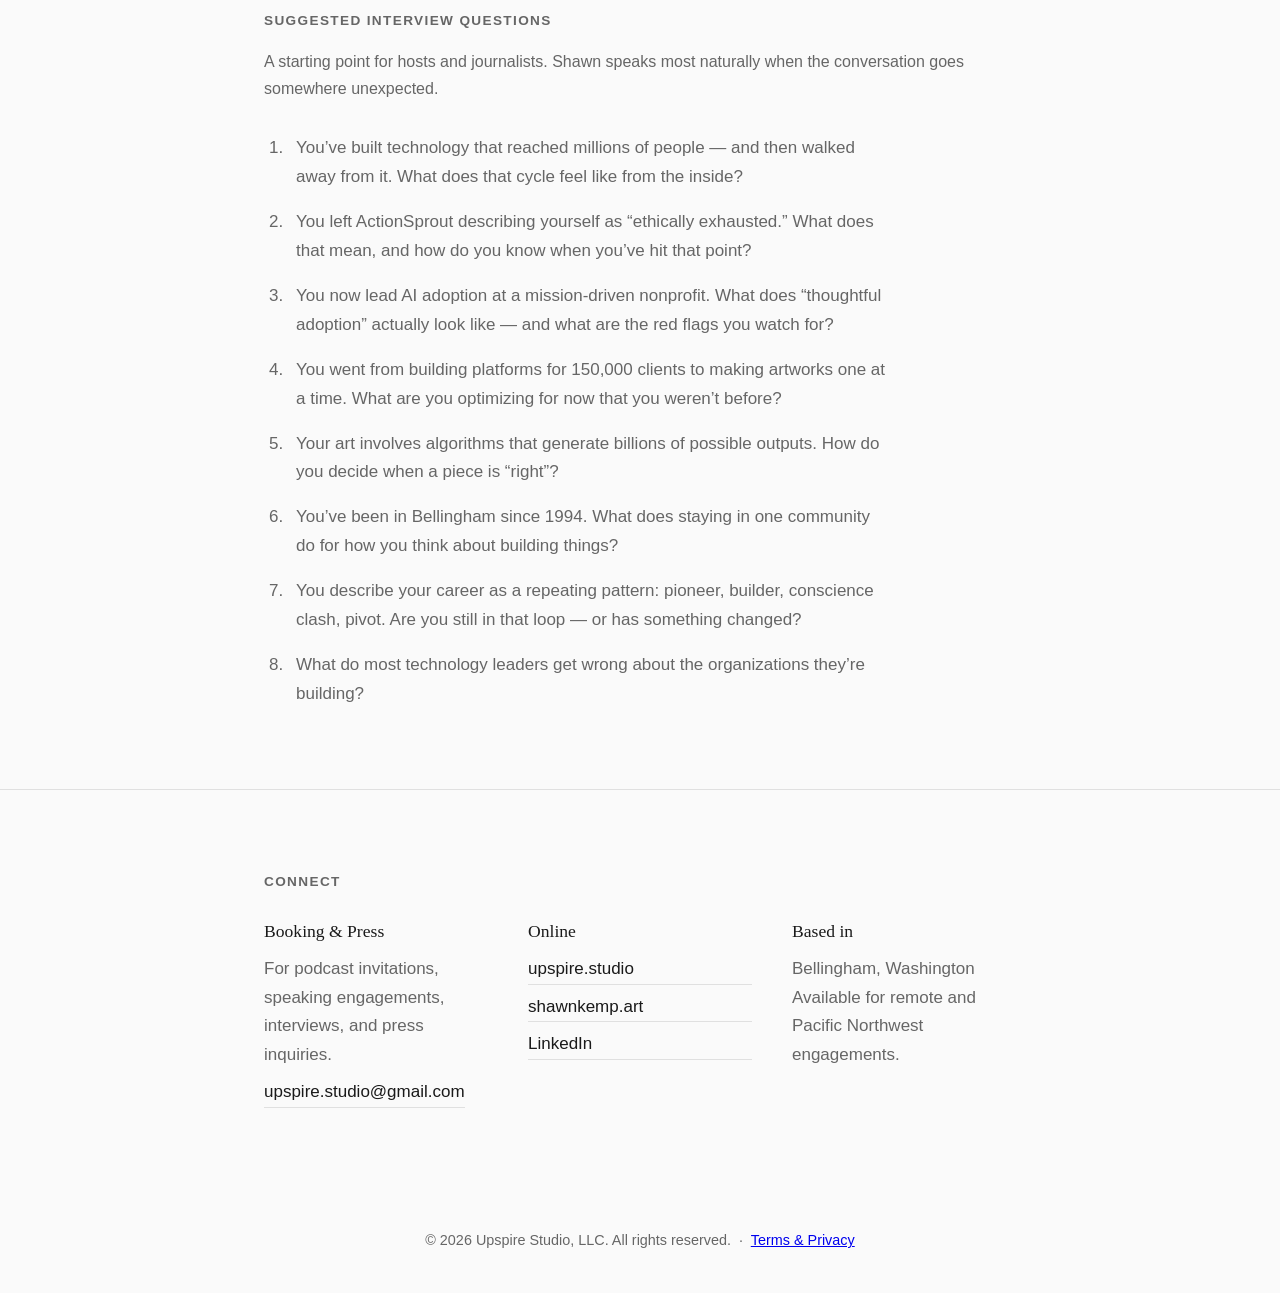
==== commit aed84895: "Add Shawn Kemp press kit and bio page Adds /bio.html with a full press kit including: one-liner, sho" ====
--- a/bio.html
+++ b/bio.html
@@ -3,10 +3,10 @@
 <head>
     <meta charset="UTF-8">
     <meta name="viewport" content="width=device-width, initial-scale=1.0">
-    <title>Shawn Kemp — Speaker, Technologist & Generative Artist</title>
+    <title>Shawn Kemp — Speaker, Technologist &amp; Generative Artist</title>
     <meta name="description" content="Bio and press kit for Shawn Kemp: industrial designer, serial entrepreneur, information systems strategist, and generative artist based in Bellingham, Washington.">
 
-    <!-- Favicon & app icons -->
+    <!-- Favicon &amp; app icons -->
     <link rel="icon" href="/favicon.svg" type="image/svg+xml">
     <link rel="icon" href="/favicon.ico" sizes="32x32">
     <link rel="icon" href="/icons/favicon-16x16.png" type="image/png" sizes="16x16">
@@ -18,7 +18,7 @@
     <!-- Open Graph / social sharing -->
     <meta property="og:type" content="profile">
     <meta property="og:url" content="https://upspire.studio/bio">
-    <meta property="og:title" content="Shawn Kemp — Speaker, Technologist & Generative Artist">
+    <meta property="og:title" content="Shawn Kemp — Speaker, Technologist &amp; Generative Artist">
     <meta property="og:description" content="Bio and press kit for Shawn Kemp: industrial designer, serial entrepreneur, information systems strategist, and generative artist.">
     <meta property="og:image" content="https://upspire.studio/og-image.png">
     <meta property="og:image:width" content="1200">
@@ -65,7 +65,7 @@
             <div class="container">
                 <h2>Short Bio</h2>
                 <div class="bio-content">
-                    <p>Shawn Kemp is a fourth-generation entrepreneur, industrial designer, and generative artist based in Bellingham, Washington. His career spans 25 years at the frontier of technology — from Creative Director at Xbox to co-founding ActionSprout, a nonprofit social media platform used by 150,000 organizations in 70+ countries. He is currently Information Systems Renewal Officer at Non-GMO Project, where he leads regenerative systems strategy and the organization's thoughtful adoption of AI tools.</p>
+                    <p>Shawn Kemp is a fourth-generation entrepreneur, industrial designer, and generative artist based in Bellingham, Washington. His career spans 25 years at the frontier of technology — from Creative Director at Xbox to co-founding ActionSprout, a nonprofit social media platform used by 150,000 organizations in 70+ countries. He is currently Information Systems Renewal Officer at Non-GMO Project, where he leads regenerative systems strategy and the organization’s thoughtful adoption of AI tools.</p>
                     <p>Outside of work, Shawn creates <em>Singulars</em>: one-of-a-kind generative artworks fabricated as dimensional relief sculptures from layers of laser-cut paper. Each piece begins as a conversation with a collector, translated through algorithmic code and assembled by hand.</p>
                 </div>
                 <div class="copy-actions">
@@ -81,17 +81,17 @@
                 <div class="bio-content">
                     <p>Shawn Kemp grew up in Kona, Hawaii, where he helped engineer the first solar vehicle to drive from California to Delaware as part of a state-sponsored high school competition. A chance encounter with industrial designer and IDSA co-founder Budd Steinhilber led him north to Western Washington University, where he earned a degree in Industrial Design in 1998. He has been based in Bellingham ever since — anchored to community in a way that has shaped everything that followed.</p>
 
-                    <p>Shawn arrived at Microsoft in 2000 through a referral at a temp agency, where someone asked if he'd heard of a project called "codename Xbox." Over the next six years, he served as Creative Director and Group Manager, leading the user experience and design for Xbox.com and Microsoft.com through three full site redesigns, building what was then described as a "robust and active community" around a new gaming console. He managed a team of roughly 20 people and a $500,000 design and production budget. By 2006, he was exhausted — 80-hour weeks, ethical unease about what the platform was optimizing for — and he left.</p>
+                    <p>Shawn arrived at Microsoft in 2000 through a referral at a temp agency, where someone asked if he’d heard of a project called “codename Xbox.” Over the next six years, he served as Creative Director and Group Manager, leading the user experience and design for Xbox.com and Microsoft.com through three full site redesigns, building what was then described as a “robust and active community” around a new gaming console. He managed a team of roughly 20 people and a $500,000 design and production budget. By 2006, he was exhausted — 80-hour weeks, ethical unease about what the platform was optimizing for — and he left.</p>
 
                     <p>The years that followed were a search for work that mattered. He consulted with ONE/Northwest (now Groundwire), building technology infrastructure for nonprofits. He founded ShareZen, a SaaS platform for shared-asset management that was profitably acquired in 2014. He launched The Big Idea Lab, a coworking space and startup accelerator in Bellingham. And in 2012, he co-founded ActionSprout with Drew Bernard and George DeCarlo — a mission to help nonprofits and civic organizations use Facebook effectively.</p>
 
-                    <p>ActionSprout grew to 150,000 clients across 70+ countries, bootstrapped for years before taking angel funding from Oregon Angel Fund, Bellingham Angel Fund, and Portland Seed Fund. It was the longest and most impactful venture of Shawn's career. It was also the one that most directly confronted him with the dual nature of the tools he'd helped build. The Cambridge Analytica scandal in 2018 crystallized what he had been sensing: the same platform architecture that helped nonprofits organize donors could be weaponized to divide voters. In May 2021, after nine years, he stepped away — "physically exhausted, mentally exhausted, and ethically exhausted."</p>
+                    <p>ActionSprout grew to 150,000 clients across 70+ countries, bootstrapped for years before taking angel funding from Oregon Angel Fund, Bellingham Angel Fund, and Portland Seed Fund. It was the longest and most impactful venture of Shawn’s career. It was also the one that most directly confronted him with the dual nature of the tools he’d helped build. The Cambridge Analytica scandal in 2018 crystallized what he had been sensing: the same platform architecture that helped nonprofits organize donors could be weaponized to divide voters. In May 2021, after nine years, he stepped away — “physically exhausted, mentally exhausted, and ethically exhausted.”</p>
 
                     <p>During the pandemic, Shawn had quietly begun exploring generative art. What started as a creative outlet on the fxhash platform became a full practice: writing algorithms that produce infinite visual variations, then selecting the resonant ones and fabricating them as dimensional layered sculptures using a 100W CO₂ laser cutter and archival bookbinding techniques. In 2023, he formalized this into the <em>Singulars</em> model — one-of-a-kind commissions that begin when a collector shares a story, emotion, or memory, which Shawn translates into algorithmic parameters and physical form.</p>
 
-                    <p>Today, Shawn serves as Information Systems Renewal Officer at Non-GMO Project, where he is demonstrating that information systems management itself can be regenerative rather than extractive. He leads the organization's AI adoption strategy — not racing to implement tools for efficiency gains, but helping the organization determine which capabilities align with its values and how to maintain human judgment in an increasingly automated landscape. He also serves on the boards of Salish Current, a local investigative journalism nonprofit, and Whatcom Community College Foundation.</p>
-
-                    <p>Shawn's work is best understood not as a series of pivots but as a single unfolding question: <em>What does it mean to build technology well?</em> His answer keeps getting quieter and more precise — more craft, more community, more intention, less scale.</p>
+                    <p>Today, Shawn serves as Information Systems Renewal Officer at Non-GMO Project, where he is demonstrating that information systems management itself can be regenerative rather than extractive. He leads the organization’s AI adoption strategy — not racing to implement tools for efficiency gains, but helping the organization determine which capabilities align with its values and how to maintain human judgment in an increasingly automated landscape. He also serves on the boards of Salish Current, a local investigative journalism nonprofit, and Whatcom Community College Foundation.</p>
+
+                    <p>Shawn’s work is best understood not as a series of pivots but as a single unfolding question: <em>What does it mean to build technology well?</em> His answer keeps getting quieter and more precise — more craft, more community, more intention, less scale.</p>
                 </div>
             </div>
         </section>
@@ -102,22 +102,22 @@
                 <h2>Pull Quotes</h2>
                 <div class="quotes-grid">
                     <blockquote class="pull-quote">
-                        <p>"We are more divided as a country directly because of social media. The ability to weaponize that tool — and the inability for those platforms to counter that weaponization — is really hard."</p>
-                    </blockquote>
-                    <blockquote class="pull-quote">
-                        <p>"I've always had that awareness of, is it moving in a positive direction or is it moving in a detrimental direction? I couldn't ignore it anymore."</p>
-                    </blockquote>
-                    <blockquote class="pull-quote">
-                        <p>"I'm not racing to implement AI tools for efficiency gains. I want to help organizations think carefully about which capabilities align with their values — and how to maintain human judgment when automation is everywhere."</p>
-                    </blockquote>
-                    <blockquote class="pull-quote">
-                        <p>"The algorithm is precise; the assembly is tactile and vulnerable. I honor both. That tension is the work."</p>
-                    </blockquote>
-                    <blockquote class="pull-quote">
-                        <p>"Create work that brings delight. Build systems that regenerate rather than extract. Ground yourself in community. Listen to your conscience. Repeat."</p>
-                    </blockquote>
-                    <blockquote class="pull-quote">
-                        <p>"Code becomes form. Abstract math transforms into objects that live in homes, catch light, spark conversation, change with perspective."</p>
+                        <p>“We are more divided as a country directly because of social media. The ability to weaponize that tool — and the inability for those platforms to counter that weaponization — is really hard.”</p>
+                    </blockquote>
+                    <blockquote class="pull-quote">
+                        <p>“I’ve always had that awareness of, is it moving in a positive direction or is it moving in a detrimental direction? I couldn’t ignore it anymore.”</p>
+                    </blockquote>
+                    <blockquote class="pull-quote">
+                        <p>“I’m not racing to implement AI tools for efficiency gains. I want to help organizations think carefully about which capabilities align with their values — and how to maintain human judgment when automation is everywhere.”</p>
+                    </blockquote>
+                    <blockquote class="pull-quote">
+                        <p>“The algorithm is precise; the assembly is tactile and vulnerable. I honor both. That tension is the work.”</p>
+                    </blockquote>
+                    <blockquote class="pull-quote">
+                        <p>“Create work that brings delight. Build systems that regenerate rather than extract. Ground yourself in community. Listen to your conscience. Repeat.”</p>
+                    </blockquote>
+                    <blockquote class="pull-quote">
+                        <p>“Code becomes form. Abstract math transforms into objects that live in homes, catch light, spark conversation, change with perspective.”</p>
                     </blockquote>
                 </div>
             </div>
@@ -127,11 +127,11 @@
         <section id="topics">
             <div class="container">
                 <h2>What I Talk About</h2>
-                <p class="section-intro">Topics I'm most curious about and speak to most naturally.</p>
+                <p class="section-intro">Topics I’m most curious about and speak to most naturally.</p>
                 <div class="topics-grid">
                     <div class="topic-item">
-                        <h3>Ethical Technology & Responsible AI</h3>
-                        <p>How organizations — especially mission-driven ones — can adopt AI without compromising integrity, losing human judgment, or creating unintended harms. What "thoughtful adoption" actually looks like in practice.</p>
+                        <h3>Ethical Technology &amp; Responsible AI</h3>
+                        <p>How organizations — especially mission-driven ones — can adopt AI without compromising integrity, losing human judgment, or creating unintended harms. What “thoughtful adoption” actually looks like in practice.</p>
                     </div>
                     <div class="topic-item">
                         <h3>The Social Media Era: Lessons from 150,000 Clients</h3>
@@ -143,10 +143,10 @@
                     </div>
                     <div class="topic-item">
                         <h3>Building at the Frontier</h3>
-                        <p>Three decades of early adoption — Flash, Xbox, social platforms, generative algorithms, AI tools. What it's like to work at the edge of what's possible, and why the ethical questions always arrive late.</p>
-                    </div>
-                    <div class="topic-item">
-                        <h3>Generative Art & the Physical/Digital Divide</h3>
+                        <p>Three decades of early adoption — Flash, Xbox, social platforms, generative algorithms, AI tools. What it’s like to work at the edge of what’s possible, and why the ethical questions always arrive late.</p>
+                    </div>
+                    <div class="topic-item">
+                        <h3>Generative Art &amp; the Physical/Digital Divide</h3>
                         <p>Writing code that generates visual form, then fabricating those forms into objects you can hold. What it means to translate the infinite outputs of an algorithm into singular, irreplaceable physical things.</p>
                     </div>
                     <div class="topic-item">
@@ -155,7 +155,7 @@
                     </div>
                     <div class="topic-item">
                         <h3>Industrial Design Thinking in Software</h3>
-                        <p>Applying materiality, systems thinking, and human-centered process to products that don't have physical form. How training as an industrial designer shaped everything from Xbox UX to laser-cut sculptures.</p>
+                        <p>Applying materiality, systems thinking, and human-centered process to products that don’t have physical form. How training as an industrial designer shaped everything from Xbox UX to laser-cut sculptures.</p>
                     </div>
                     <div class="topic-item">
                         <h3>Community-Rooted Innovation</h3>
@@ -211,7 +211,7 @@
                 <ul class="highlights-list">
                     <li><strong>Creative Director, Xbox — Microsoft (2000–2006).</strong> Led UX and design for Xbox.com through three full site redesigns. Built the original Xbox community and contributed to brand guidelines at product launch. Managed a 20-person team and $500K design budget.</li>
                     <li><strong>Co-founder, ActionSprout (2012–2021).</strong> Built a nonprofit social media platform to 150,000 clients in 70+ countries. Bootstrapped for two years before raising from Oregon Angel Fund, Bellingham Angel Fund, and Portland Seed Fund.</li>
-                    <li><strong>Information Systems Renewal Officer, Non-GMO Project (2022–present).</strong> Leading regenerative information systems strategy and responsible AI adoption for North America's most trusted GMO-avoidance label.</li>
+                    <li><strong>Information Systems Renewal Officer, Non-GMO Project (2022–present).</strong> Leading regenerative information systems strategy and responsible AI adoption for North America’s most trusted GMO-avoidance label.</li>
                     <li><strong>Founder, Upspire Studios.</strong> Consulting practice and creative holding company for web application development, strategic technology planning, and generative art production.</li>
                     <li><strong>Generative Artist, Singulars series (2023–present).</strong> One-of-one commissions translating collector stories into dimensional laser-cut relief sculptures via custom generative algorithms.</li>
                     <li><strong>Founder, The Big Idea Lab (2010–2014).</strong> Coworking space and startup accelerator in Bellingham, Washington.</li>
@@ -227,14 +227,14 @@
                 <h2>Suggested Interview Questions</h2>
                 <p class="section-intro">A starting point for hosts and journalists. Shawn speaks most naturally when the conversation goes somewhere unexpected.</p>
                 <ol class="questions-list">
-                    <li>You've built technology that reached millions of people — and then walked away from it. What does that cycle feel like from the inside?</li>
-                    <li>You left ActionSprout describing yourself as "ethically exhausted." What does that mean, and how do you know when you've hit that point?</li>
-                    <li>You now lead AI adoption at a mission-driven nonprofit. What does "thoughtful adoption" actually look like — and what are the red flags you watch for?</li>
-                    <li>You went from building platforms for 150,000 clients to making artworks one at a time. What are you optimizing for now that you weren't before?</li>
-                    <li>Your art involves algorithms that generate billions of possible outputs. How do you decide when a piece is "right"?</li>
-                    <li>You've been in Bellingham since 1994. What does staying in one community do for how you think about building things?</li>
+                    <li>You’ve built technology that reached millions of people — and then walked away from it. What does that cycle feel like from the inside?</li>
+                    <li>You left ActionSprout describing yourself as “ethically exhausted.” What does that mean, and how do you know when you’ve hit that point?</li>
+                    <li>You now lead AI adoption at a mission-driven nonprofit. What does “thoughtful adoption” actually look like — and what are the red flags you watch for?</li>
+                    <li>You went from building platforms for 150,000 clients to making artworks one at a time. What are you optimizing for now that you weren’t before?</li>
+                    <li>Your art involves algorithms that generate billions of possible outputs. How do you decide when a piece is “right”?</li>
+                    <li>You’ve been in Bellingham since 1994. What does staying in one community do for how you think about building things?</li>
                     <li>You describe your career as a repeating pattern: pioneer, builder, conscience clash, pivot. Are you still in that loop — or has something changed?</li>
-                    <li>What do most technology leaders get wrong about the organizations they're building?</li>
+                    <li>What do most technology leaders get wrong about the organizations they’re building?</li>
                 </ol>
             </div>
         </section>
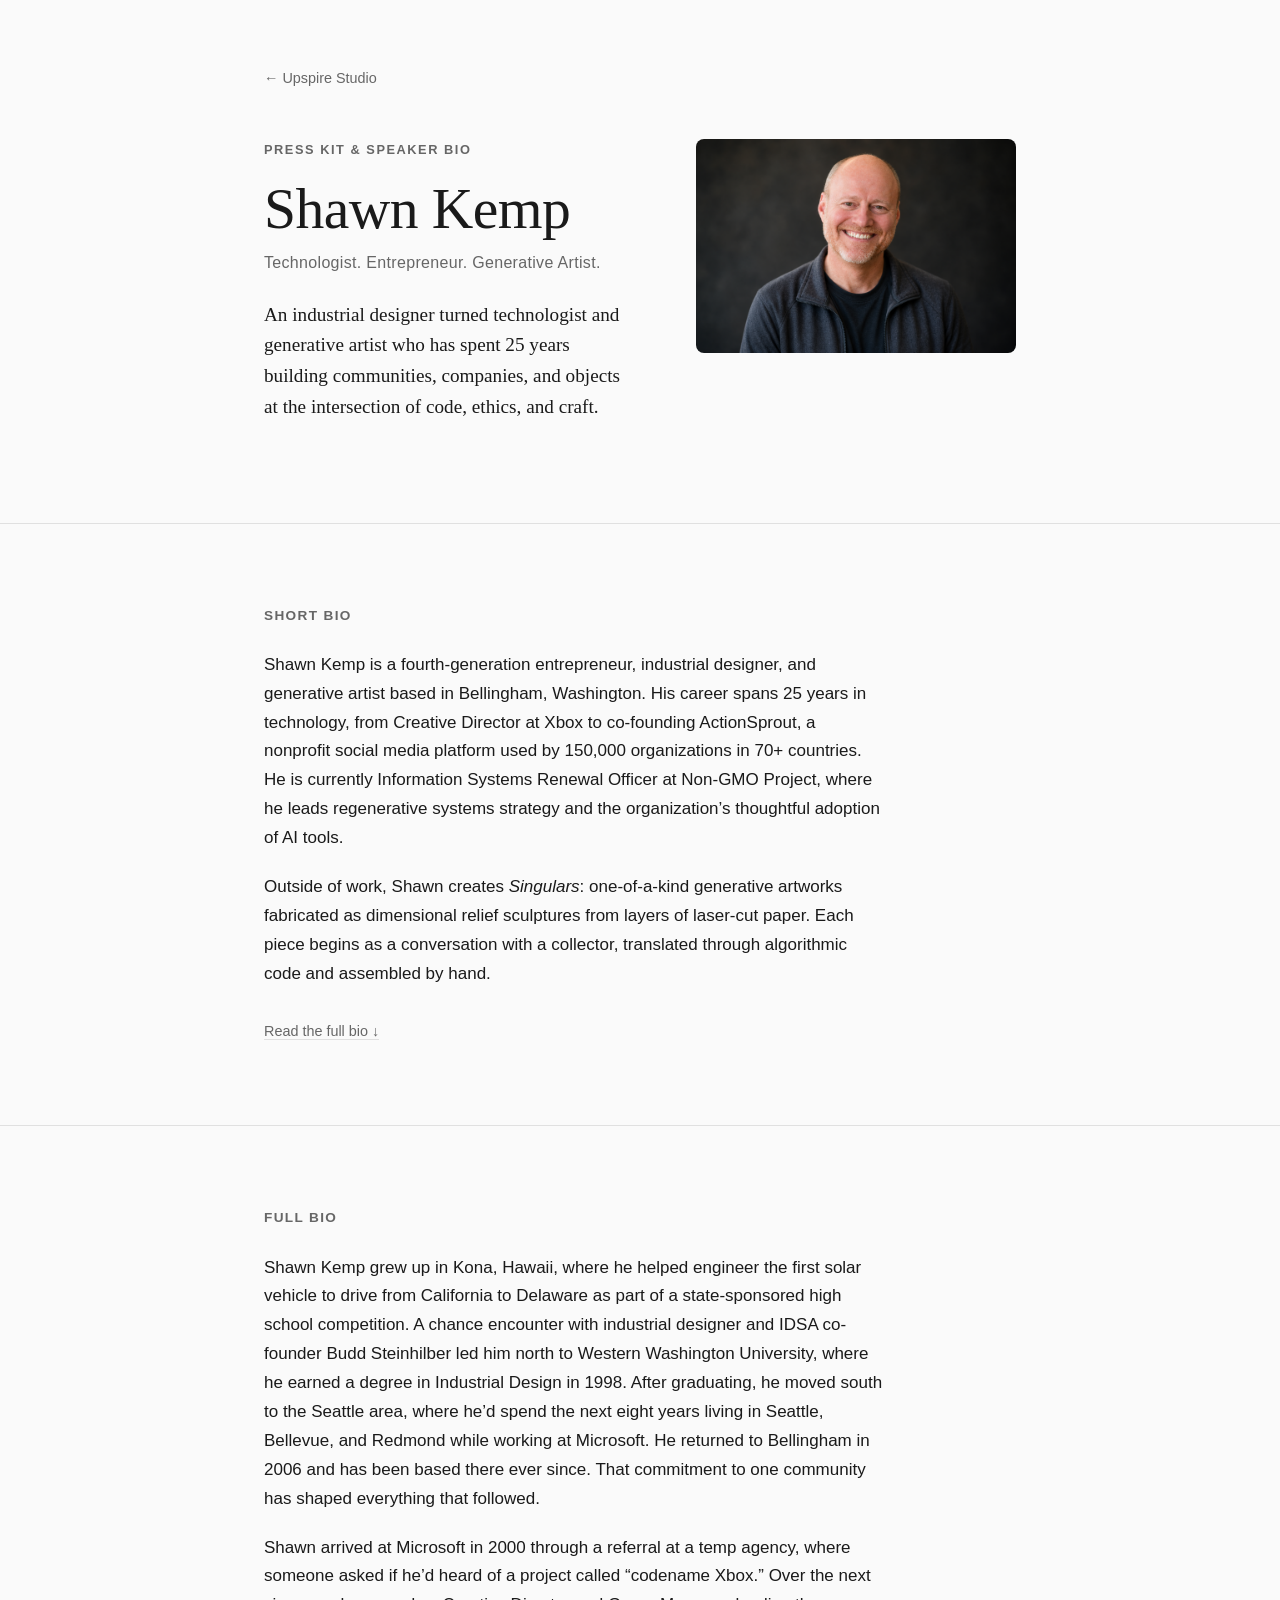
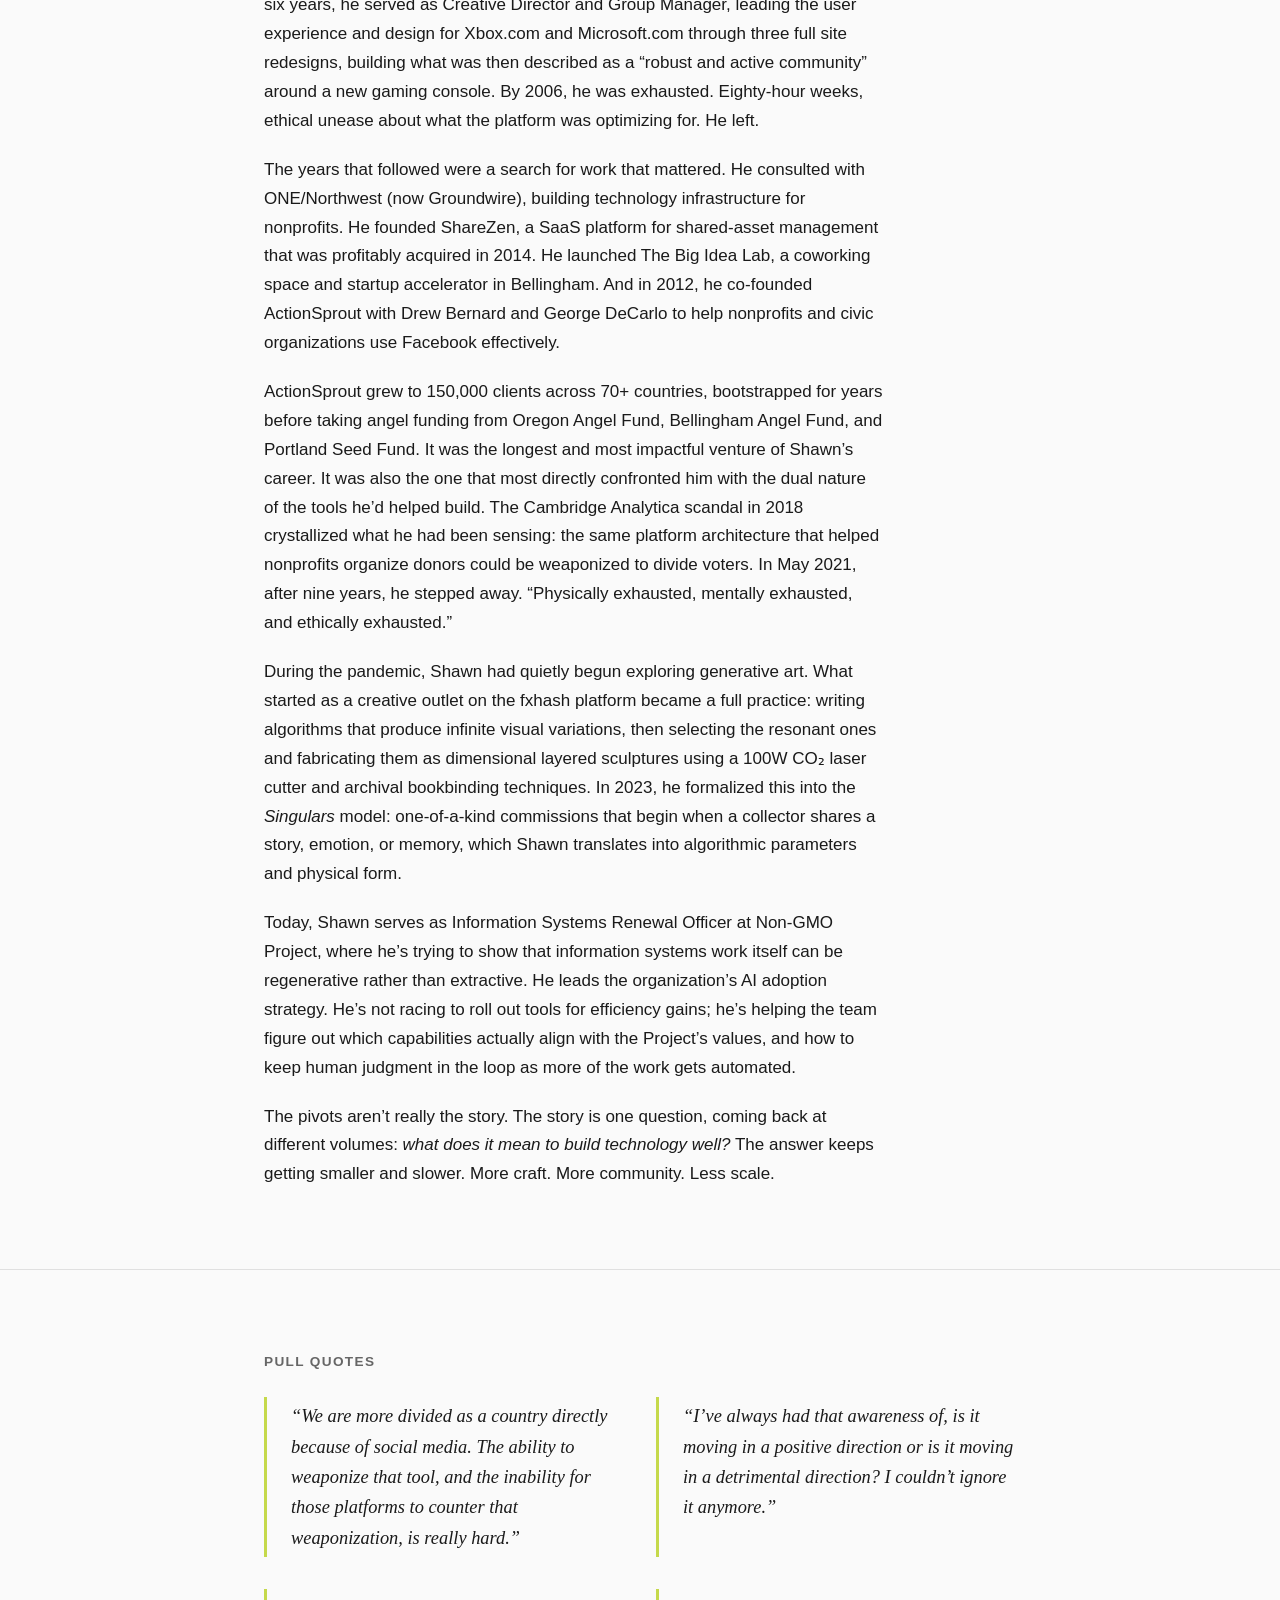
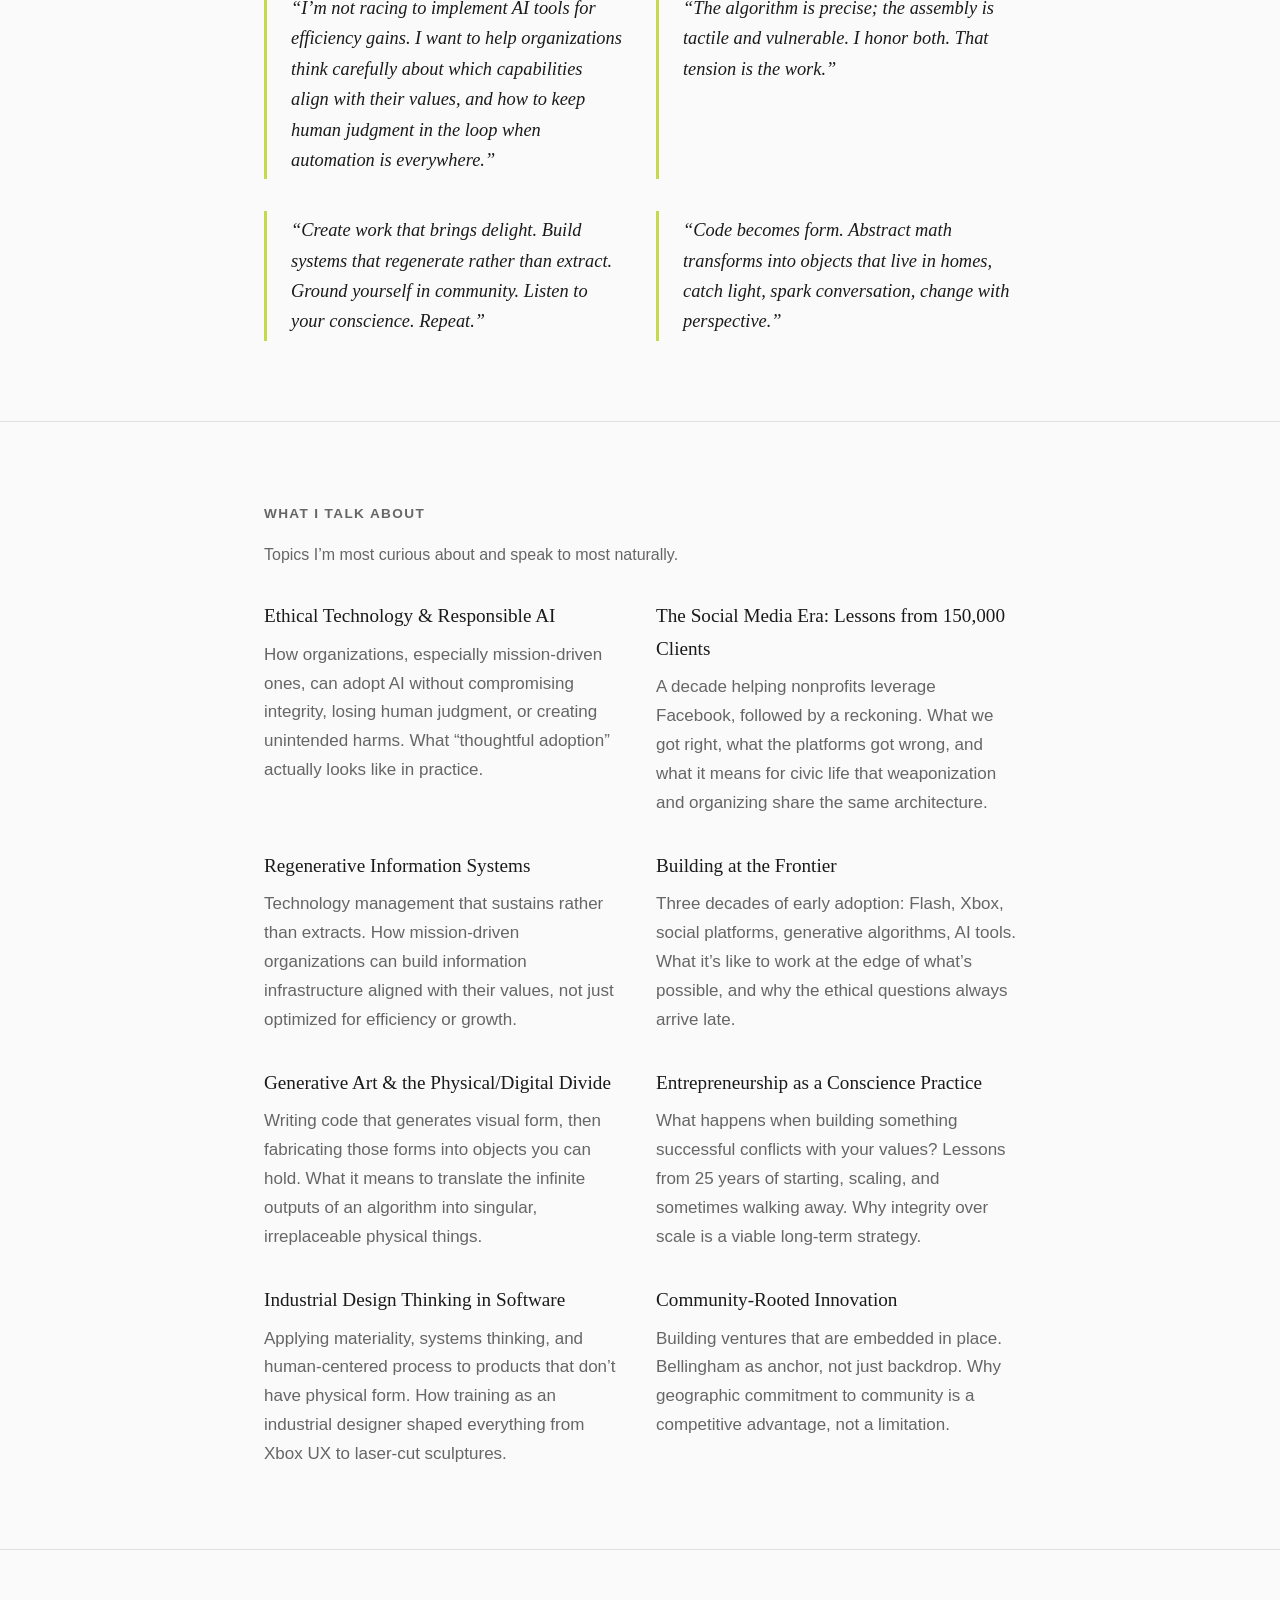
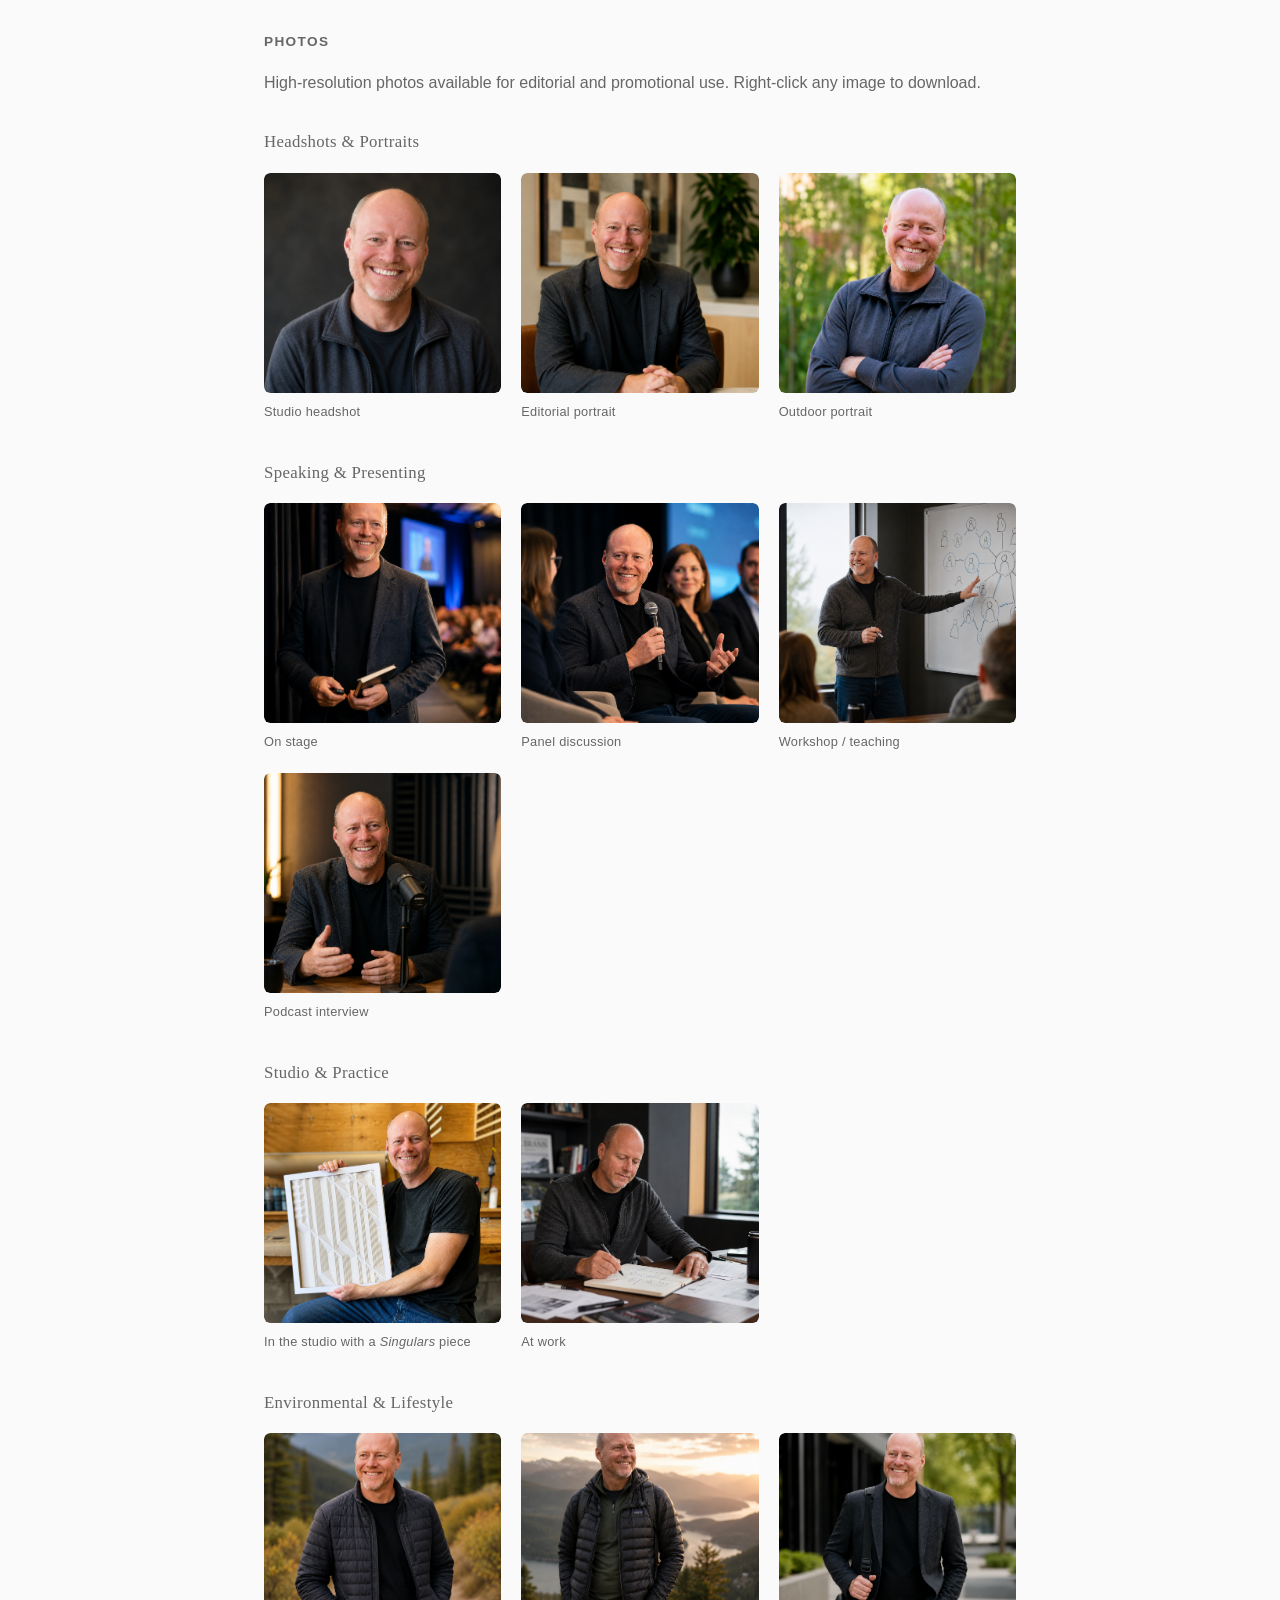
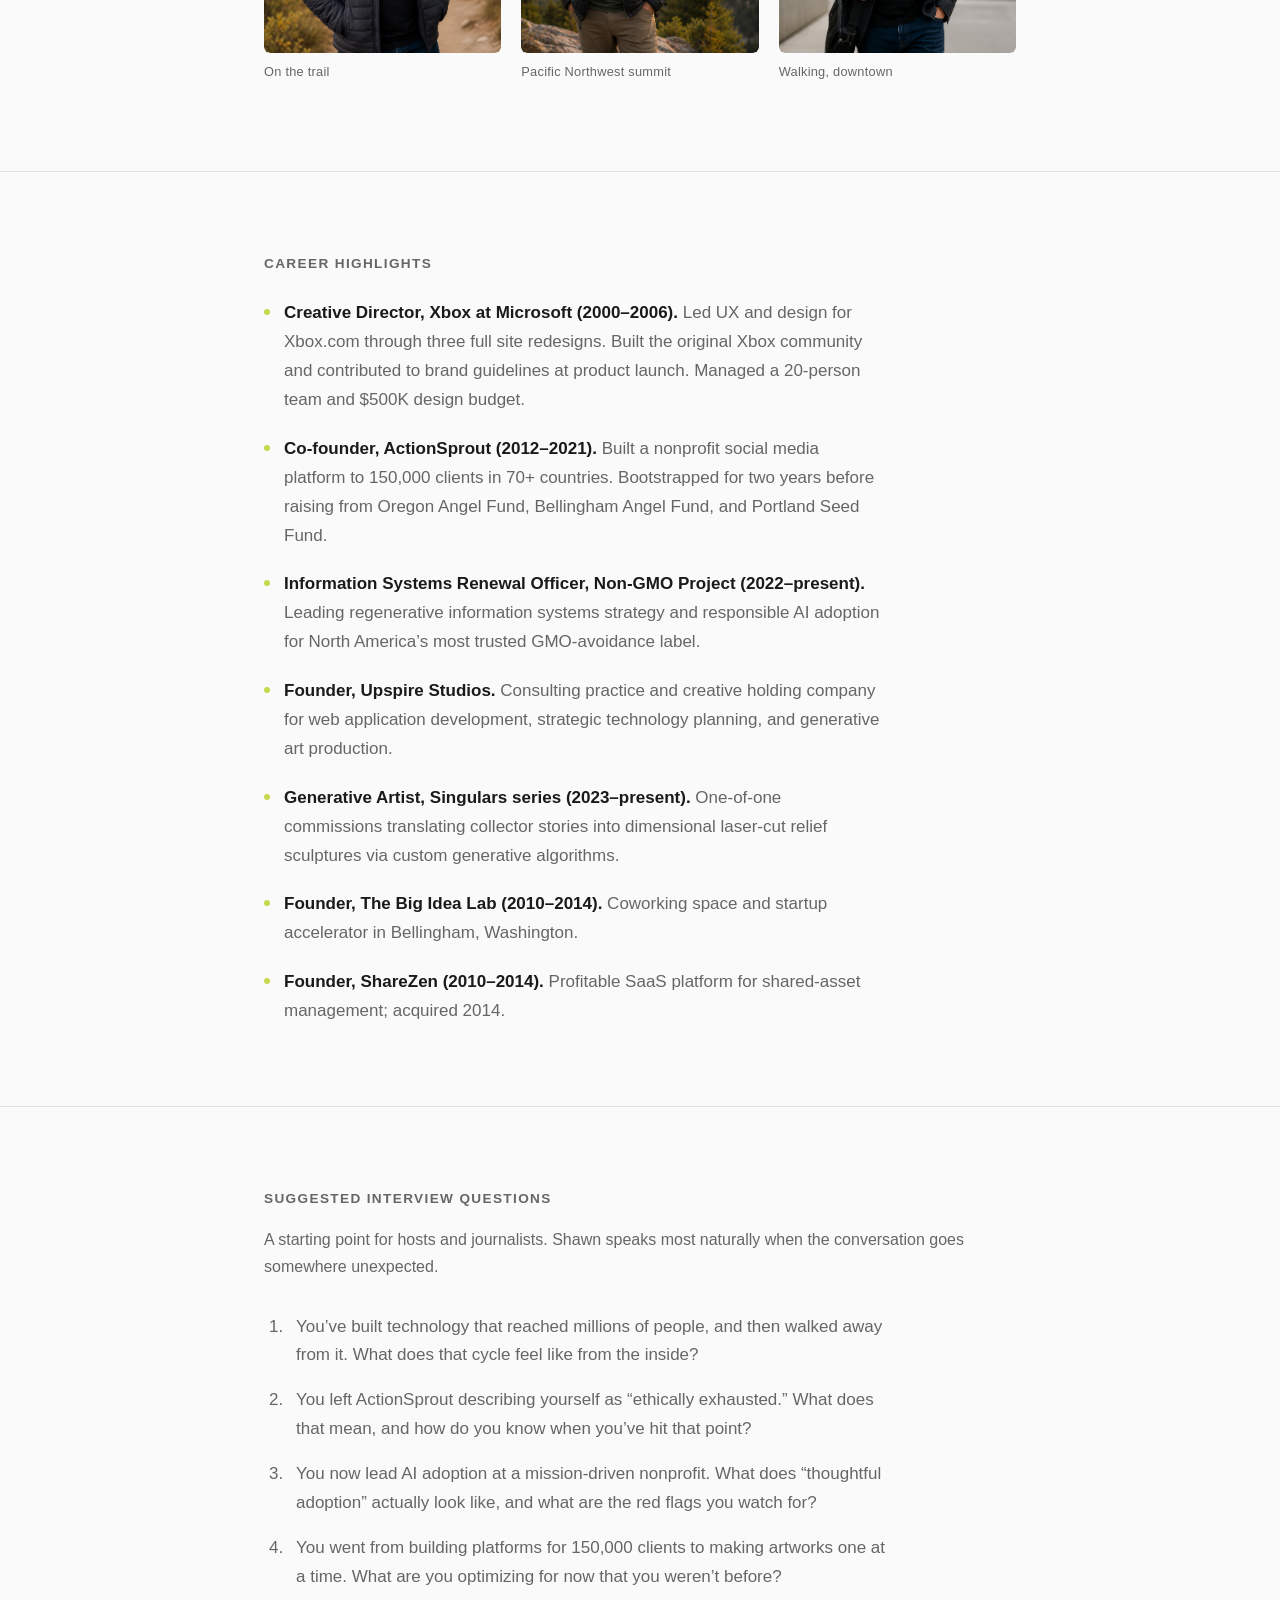
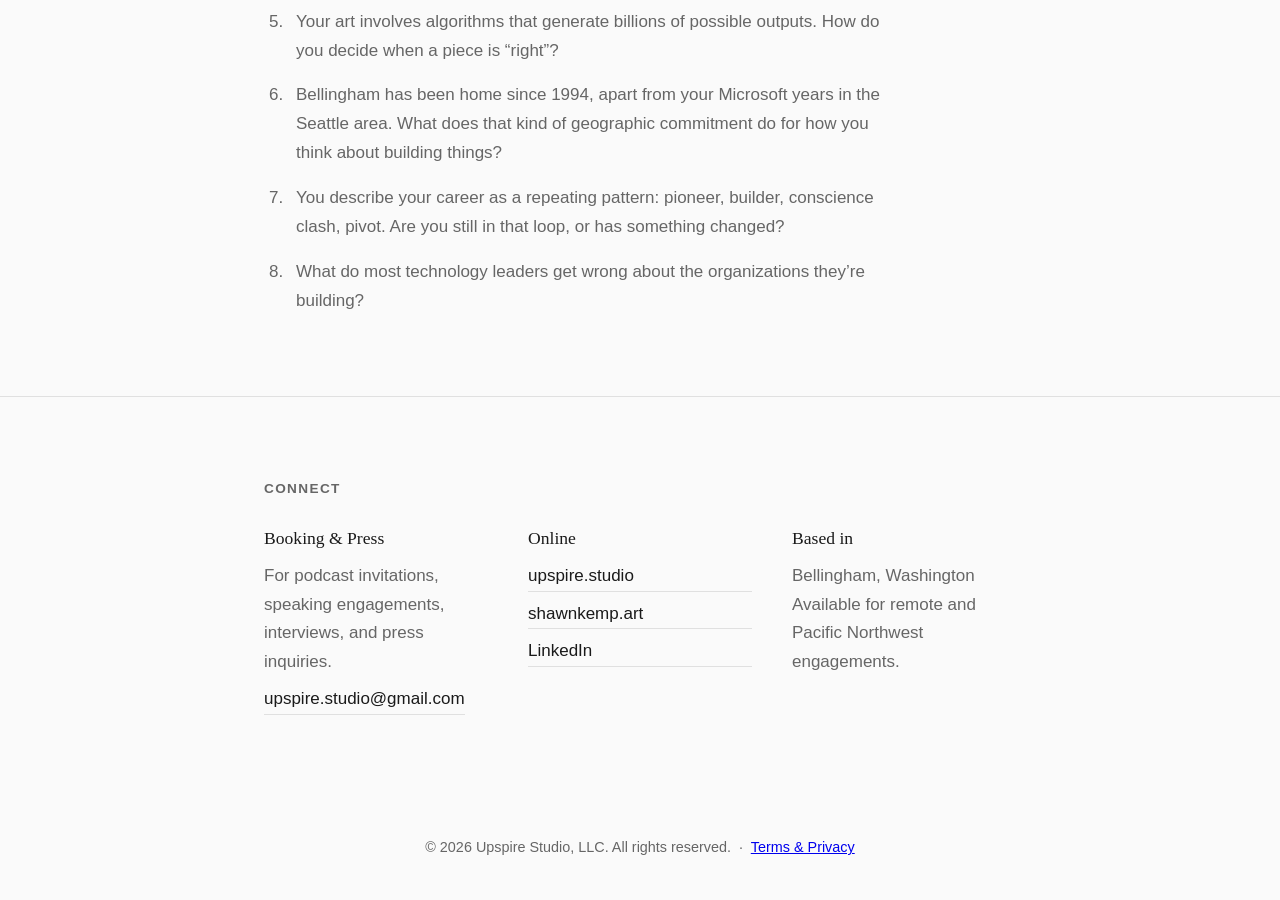
==== commit 005016dc: "Add press photos to bio page and correct geography history Wire 12 photos into the bio/press-kit pag" ====
--- a/bio.html
+++ b/bio.html
@@ -41,18 +41,7 @@
                     <p class="bio-oneliner">An industrial designer turned technologist and generative artist who has spent 25 years building communities, companies, and objects at the intersection of code, ethics, and craft.</p>
                 </div>
                 <div class="bio-photo-area">
-                    <!-- Replace src with your headshot path, e.g., /photos/shawn-kemp.jpg -->
-                    <div class="photo-placeholder" role="img" aria-label="Headshot of Shawn Kemp">
-                        <svg xmlns="http://www.w3.org/2000/svg" viewBox="0 0 48 48" width="48" height="48" aria-hidden="true">
-                            <path d="M10,40 C14,28 24,20 38,10" fill="none" stroke="currentColor" stroke-width="0.8" opacity="0.2"/>
-                            <circle cx="10" cy="40" r="3"   fill="currentColor" opacity="0.2"/>
-                            <circle cx="18" cy="33" r="4"   fill="currentColor" opacity="0.35"/>
-                            <circle cx="27" cy="24" r="5"   fill="currentColor" opacity="0.55"/>
-                            <circle cx="34" cy="17" r="6"   fill="currentColor" opacity="0.78"/>
-                            <circle cx="40" cy="9"  r="7.5" fill="#C5D94B"/>
-                        </svg>
-                        <p>Photo coming soon</p>
-                    </div>
+                    <img src="photos/1.png" alt="Headshot of Shawn Kemp" class="bio-hero-photo" width="1536" height="1024">
                 </div>
             </div>
         </div>
@@ -65,7 +54,7 @@
             <div class="container">
                 <h2>Short Bio</h2>
                 <div class="bio-content">
-                    <p>Shawn Kemp is a fourth-generation entrepreneur, industrial designer, and generative artist based in Bellingham, Washington. His career spans 25 years at the frontier of technology — from Creative Director at Xbox to co-founding ActionSprout, a nonprofit social media platform used by 150,000 organizations in 70+ countries. He is currently Information Systems Renewal Officer at Non-GMO Project, where he leads regenerative systems strategy and the organization’s thoughtful adoption of AI tools.</p>
+                    <p>Shawn Kemp is a fourth-generation entrepreneur, industrial designer, and generative artist based in Bellingham, Washington. His career spans 25 years in technology, from Creative Director at Xbox to co-founding ActionSprout, a nonprofit social media platform used by 150,000 organizations in 70+ countries. He is currently Information Systems Renewal Officer at Non-GMO Project, where he leads regenerative systems strategy and the organization’s thoughtful adoption of AI tools.</p>
                     <p>Outside of work, Shawn creates <em>Singulars</em>: one-of-a-kind generative artworks fabricated as dimensional relief sculptures from layers of laser-cut paper. Each piece begins as a conversation with a collector, translated through algorithmic code and assembled by hand.</p>
                 </div>
                 <div class="copy-actions">
@@ -79,19 +68,19 @@
             <div class="container">
                 <h2>Full Bio</h2>
                 <div class="bio-content">
-                    <p>Shawn Kemp grew up in Kona, Hawaii, where he helped engineer the first solar vehicle to drive from California to Delaware as part of a state-sponsored high school competition. A chance encounter with industrial designer and IDSA co-founder Budd Steinhilber led him north to Western Washington University, where he earned a degree in Industrial Design in 1998. He has been based in Bellingham ever since — anchored to community in a way that has shaped everything that followed.</p>
-
-                    <p>Shawn arrived at Microsoft in 2000 through a referral at a temp agency, where someone asked if he’d heard of a project called “codename Xbox.” Over the next six years, he served as Creative Director and Group Manager, leading the user experience and design for Xbox.com and Microsoft.com through three full site redesigns, building what was then described as a “robust and active community” around a new gaming console. He managed a team of roughly 20 people and a $500,000 design and production budget. By 2006, he was exhausted — 80-hour weeks, ethical unease about what the platform was optimizing for — and he left.</p>
-
-                    <p>The years that followed were a search for work that mattered. He consulted with ONE/Northwest (now Groundwire), building technology infrastructure for nonprofits. He founded ShareZen, a SaaS platform for shared-asset management that was profitably acquired in 2014. He launched The Big Idea Lab, a coworking space and startup accelerator in Bellingham. And in 2012, he co-founded ActionSprout with Drew Bernard and George DeCarlo — a mission to help nonprofits and civic organizations use Facebook effectively.</p>
-
-                    <p>ActionSprout grew to 150,000 clients across 70+ countries, bootstrapped for years before taking angel funding from Oregon Angel Fund, Bellingham Angel Fund, and Portland Seed Fund. It was the longest and most impactful venture of Shawn’s career. It was also the one that most directly confronted him with the dual nature of the tools he’d helped build. The Cambridge Analytica scandal in 2018 crystallized what he had been sensing: the same platform architecture that helped nonprofits organize donors could be weaponized to divide voters. In May 2021, after nine years, he stepped away — “physically exhausted, mentally exhausted, and ethically exhausted.”</p>
-
-                    <p>During the pandemic, Shawn had quietly begun exploring generative art. What started as a creative outlet on the fxhash platform became a full practice: writing algorithms that produce infinite visual variations, then selecting the resonant ones and fabricating them as dimensional layered sculptures using a 100W CO₂ laser cutter and archival bookbinding techniques. In 2023, he formalized this into the <em>Singulars</em> model — one-of-a-kind commissions that begin when a collector shares a story, emotion, or memory, which Shawn translates into algorithmic parameters and physical form.</p>
-
-                    <p>Today, Shawn serves as Information Systems Renewal Officer at Non-GMO Project, where he is demonstrating that information systems management itself can be regenerative rather than extractive. He leads the organization’s AI adoption strategy — not racing to implement tools for efficiency gains, but helping the organization determine which capabilities align with its values and how to maintain human judgment in an increasingly automated landscape. He also serves on the boards of Salish Current, a local investigative journalism nonprofit, and Whatcom Community College Foundation.</p>
-
-                    <p>Shawn’s work is best understood not as a series of pivots but as a single unfolding question: <em>What does it mean to build technology well?</em> His answer keeps getting quieter and more precise — more craft, more community, more intention, less scale.</p>
+                    <p>Shawn Kemp grew up in Kona, Hawaii, where he helped engineer the first solar vehicle to drive from California to Delaware as part of a state-sponsored high school competition. A chance encounter with industrial designer and IDSA co-founder Budd Steinhilber led him north to Western Washington University, where he earned a degree in Industrial Design in 1998. After graduating, he moved south to the Seattle area, where he’d spend the next eight years living in Seattle, Bellevue, and Redmond while working at Microsoft. He returned to Bellingham in 2006 and has been based there ever since. That commitment to one community has shaped everything that followed.</p>
+
+                    <p>Shawn arrived at Microsoft in 2000 through a referral at a temp agency, where someone asked if he’d heard of a project called “codename Xbox.” Over the next six years, he served as Creative Director and Group Manager, leading the user experience and design for Xbox.com and Microsoft.com through three full site redesigns, building what was then described as a “robust and active community” around a new gaming console. By 2006, he was exhausted. Eighty-hour weeks, ethical unease about what the platform was optimizing for. He left.</p>
+
+                    <p>The years that followed were a search for work that mattered. He consulted with ONE/Northwest (now Groundwire), building technology infrastructure for nonprofits. He founded ShareZen, a SaaS platform for shared-asset management that was profitably acquired in 2014. He launched The Big Idea Lab, a coworking space and startup accelerator in Bellingham. And in 2012, he co-founded ActionSprout with Drew Bernard and George DeCarlo to help nonprofits and civic organizations use Facebook effectively.</p>
+
+                    <p>ActionSprout grew to 150,000 clients across 70+ countries, bootstrapped for years before taking angel funding from Oregon Angel Fund, Bellingham Angel Fund, and Portland Seed Fund. It was the longest and most impactful venture of Shawn’s career. It was also the one that most directly confronted him with the dual nature of the tools he’d helped build. The Cambridge Analytica scandal in 2018 crystallized what he had been sensing: the same platform architecture that helped nonprofits organize donors could be weaponized to divide voters. In May 2021, after nine years, he stepped away. “Physically exhausted, mentally exhausted, and ethically exhausted.”</p>
+
+                    <p>During the pandemic, Shawn had quietly begun exploring generative art. What started as a creative outlet on the fxhash platform became a full practice: writing algorithms that produce infinite visual variations, then selecting the resonant ones and fabricating them as dimensional layered sculptures using a 100W CO₂ laser cutter and archival bookbinding techniques. In 2023, he formalized this into the <em>Singulars</em> model: one-of-a-kind commissions that begin when a collector shares a story, emotion, or memory, which Shawn translates into algorithmic parameters and physical form.</p>
+
+                    <p>Today, Shawn serves as Information Systems Renewal Officer at Non-GMO Project, where he’s trying to show that information systems work itself can be regenerative rather than extractive. He leads the organization’s AI adoption strategy. He’s not racing to roll out tools for efficiency gains; he’s helping the team figure out which capabilities actually align with the Project’s values, and how to keep human judgment in the loop as more of the work gets automated.</p>
+
+                    <p>The pivots aren’t really the story. The story is one question, coming back at different volumes: <em>what does it mean to build technology well?</em> The answer keeps getting smaller and slower. More craft. More community. Less scale.</p>
                 </div>
             </div>
         </section>
@@ -102,13 +91,13 @@
                 <h2>Pull Quotes</h2>
                 <div class="quotes-grid">
                     <blockquote class="pull-quote">
-                        <p>“We are more divided as a country directly because of social media. The ability to weaponize that tool — and the inability for those platforms to counter that weaponization — is really hard.”</p>
+                        <p>“We are more divided as a country directly because of social media. The ability to weaponize that tool, and the inability for those platforms to counter that weaponization, is really hard.”</p>
                     </blockquote>
                     <blockquote class="pull-quote">
                         <p>“I’ve always had that awareness of, is it moving in a positive direction or is it moving in a detrimental direction? I couldn’t ignore it anymore.”</p>
                     </blockquote>
                     <blockquote class="pull-quote">
-                        <p>“I’m not racing to implement AI tools for efficiency gains. I want to help organizations think carefully about which capabilities align with their values — and how to maintain human judgment when automation is everywhere.”</p>
+                        <p>“I’m not racing to implement AI tools for efficiency gains. I want to help organizations think carefully about which capabilities align with their values, and how to keep human judgment in the loop when automation is everywhere.”</p>
                     </blockquote>
                     <blockquote class="pull-quote">
                         <p>“The algorithm is precise; the assembly is tactile and vulnerable. I honor both. That tension is the work.”</p>
@@ -131,7 +120,7 @@
                 <div class="topics-grid">
                     <div class="topic-item">
                         <h3>Ethical Technology &amp; Responsible AI</h3>
-                        <p>How organizations — especially mission-driven ones — can adopt AI without compromising integrity, losing human judgment, or creating unintended harms. What “thoughtful adoption” actually looks like in practice.</p>
+                        <p>How organizations, especially mission-driven ones, can adopt AI without compromising integrity, losing human judgment, or creating unintended harms. What “thoughtful adoption” actually looks like in practice.</p>
                     </div>
                     <div class="topic-item">
                         <h3>The Social Media Era: Lessons from 150,000 Clients</h3>
@@ -139,11 +128,11 @@
                     </div>
                     <div class="topic-item">
                         <h3>Regenerative Information Systems</h3>
-                        <p>Technology management that sustains rather than extracts. How mission-driven organizations can build information infrastructure aligned with their values — not just optimized for efficiency or growth.</p>
+                        <p>Technology management that sustains rather than extracts. How mission-driven organizations can build information infrastructure aligned with their values, not just optimized for efficiency or growth.</p>
                     </div>
                     <div class="topic-item">
                         <h3>Building at the Frontier</h3>
-                        <p>Three decades of early adoption — Flash, Xbox, social platforms, generative algorithms, AI tools. What it’s like to work at the edge of what’s possible, and why the ethical questions always arrive late.</p>
+                        <p>Three decades of early adoption: Flash, Xbox, social platforms, generative algorithms, AI tools. What it’s like to work at the edge of what’s possible, and why the ethical questions always arrive late.</p>
                     </div>
                     <div class="topic-item">
                         <h3>Generative Art &amp; the Physical/Digital Divide</h3>
@@ -151,7 +140,7 @@
                     </div>
                     <div class="topic-item">
                         <h3>Entrepreneurship as a Conscience Practice</h3>
-                        <p>What happens when building something successful conflicts with your values? Lessons from 25 years of starting, scaling, and sometimes walking away — and why integrity over scale is a viable long-term strategy.</p>
+                        <p>What happens when building something successful conflicts with your values? Lessons from 25 years of starting, scaling, and sometimes walking away. Why integrity over scale is a viable long-term strategy.</p>
                     </div>
                     <div class="topic-item">
                         <h3>Industrial Design Thinking in Software</h3>
@@ -159,7 +148,7 @@
                     </div>
                     <div class="topic-item">
                         <h3>Community-Rooted Innovation</h3>
-                        <p>Building ventures that are embedded in place — Bellingham as anchor, not just backdrop. Why geographic commitment to community is a competitive advantage, not a limitation.</p>
+                        <p>Building ventures that are embedded in place. Bellingham as anchor, not just backdrop. Why geographic commitment to community is a competitive advantage, not a limitation.</p>
                     </div>
                 </div>
             </div>
@@ -169,37 +158,94 @@
         <section id="photos">
             <div class="container">
                 <h2>Photos</h2>
-                <p class="section-intro">High-resolution photos available for editorial and promotional use.</p>
+                <p class="section-intro">High-resolution photos available for editorial and promotional use. Right-click any image to download.</p>
+
+                <h3 class="photos-subhead">Headshots &amp; Portraits</h3>
                 <div class="photos-grid">
-                    <!-- Replace these placeholder divs with <img> tags when headshots are available -->
-                    <!-- Example: <img src="/photos/shawn-kemp-headshot-1.jpg" alt="Shawn Kemp headshot" class="bio-photo"> -->
-                    <div class="photo-placeholder photo-placeholder--large">
-                        <svg xmlns="http://www.w3.org/2000/svg" viewBox="0 0 48 48" width="40" height="40" aria-hidden="true">
-                            <circle cx="40" cy="9" r="7.5" fill="#C5D94B"/>
-                            <circle cx="34" cy="17" r="6" fill="currentColor" opacity="0.78"/>
-                            <circle cx="27" cy="24" r="5" fill="currentColor" opacity="0.55"/>
-                        </svg>
-                        <p>Headshot — coming soon</p>
-                        <span class="photo-placeholder-hint">Recommended: 1200×1600 px portrait</span>
-                    </div>
-                    <div class="photo-placeholder photo-placeholder--large">
-                        <svg xmlns="http://www.w3.org/2000/svg" viewBox="0 0 48 48" width="40" height="40" aria-hidden="true">
-                            <circle cx="40" cy="9" r="7.5" fill="#C5D94B"/>
-                            <circle cx="34" cy="17" r="6" fill="currentColor" opacity="0.78"/>
-                            <circle cx="27" cy="24" r="5" fill="currentColor" opacity="0.55"/>
-                        </svg>
-                        <p>Studio / at work — coming soon</p>
-                        <span class="photo-placeholder-hint">Recommended: 1600×1200 px landscape</span>
-                    </div>
-                    <div class="photo-placeholder photo-placeholder--large">
-                        <svg xmlns="http://www.w3.org/2000/svg" viewBox="0 0 48 48" width="40" height="40" aria-hidden="true">
-                            <circle cx="40" cy="9" r="7.5" fill="#C5D94B"/>
-                            <circle cx="34" cy="17" r="6" fill="currentColor" opacity="0.78"/>
-                            <circle cx="27" cy="24" r="5" fill="currentColor" opacity="0.55"/>
-                        </svg>
-                        <p>Artwork / process — coming soon</p>
-                        <span class="photo-placeholder-hint">Recommended: 1200×1200 px square</span>
-                    </div>
+                    <figure class="bio-photo-figure">
+                        <a href="photos/1.png" target="_blank" rel="noopener">
+                            <img src="photos/1.png" alt="Studio headshot of Shawn Kemp on a dark background" class="bio-photo" loading="lazy">
+                        </a>
+                        <figcaption>Studio headshot</figcaption>
+                    </figure>
+                    <figure class="bio-photo-figure">
+                        <a href="photos/2.png" target="_blank" rel="noopener">
+                            <img src="photos/2.png" alt="Shawn Kemp seated, wearing a blazer" class="bio-photo" loading="lazy">
+                        </a>
+                        <figcaption>Editorial portrait</figcaption>
+                    </figure>
+                    <figure class="bio-photo-figure">
+                        <a href="photos/3.png" target="_blank" rel="noopener">
+                            <img src="photos/3.png" alt="Shawn Kemp outdoors among aspens" class="bio-photo" loading="lazy">
+                        </a>
+                        <figcaption>Outdoor portrait</figcaption>
+                    </figure>
+                </div>
+
+                <h3 class="photos-subhead">Speaking &amp; Presenting</h3>
+                <div class="photos-grid">
+                    <figure class="bio-photo-figure">
+                        <a href="photos/7.png" target="_blank" rel="noopener">
+                            <img src="photos/7.png" alt="Shawn Kemp on stage at a speaking engagement" class="bio-photo" loading="lazy">
+                        </a>
+                        <figcaption>On stage</figcaption>
+                    </figure>
+                    <figure class="bio-photo-figure">
+                        <a href="photos/11.png" target="_blank" rel="noopener">
+                            <img src="photos/11.png" alt="Shawn Kemp speaking on a panel" class="bio-photo" loading="lazy">
+                        </a>
+                        <figcaption>Panel discussion</figcaption>
+                    </figure>
+                    <figure class="bio-photo-figure">
+                        <a href="photos/6.png" target="_blank" rel="noopener">
+                            <img src="photos/6.png" alt="Shawn Kemp teaching at a whiteboard" class="bio-photo" loading="lazy">
+                        </a>
+                        <figcaption>Workshop / teaching</figcaption>
+                    </figure>
+                    <figure class="bio-photo-figure">
+                        <a href="photos/8.png" target="_blank" rel="noopener">
+                            <img src="photos/8.png" alt="Shawn Kemp during a podcast interview" class="bio-photo" loading="lazy">
+                        </a>
+                        <figcaption>Podcast interview</figcaption>
+                    </figure>
+                </div>
+
+                <h3 class="photos-subhead">Studio &amp; Practice</h3>
+                <div class="photos-grid">
+                    <figure class="bio-photo-figure">
+                        <a href="photos/4.png" target="_blank" rel="noopener">
+                            <img src="photos/4.png" alt="Shawn Kemp in his studio holding a Singulars relief sculpture" class="bio-photo" loading="lazy">
+                        </a>
+                        <figcaption>In the studio with a <em>Singulars</em> piece</figcaption>
+                    </figure>
+                    <figure class="bio-photo-figure">
+                        <a href="photos/12.png" target="_blank" rel="noopener">
+                            <img src="photos/12.png" alt="Shawn Kemp sketching at his desk" class="bio-photo" loading="lazy">
+                        </a>
+                        <figcaption>At work</figcaption>
+                    </figure>
+                </div>
+
+                <h3 class="photos-subhead">Environmental &amp; Lifestyle</h3>
+                <div class="photos-grid">
+                    <figure class="bio-photo-figure">
+                        <a href="photos/5.png" target="_blank" rel="noopener">
+                            <img src="photos/5.png" alt="Shawn Kemp on a mountain trail" class="bio-photo" loading="lazy">
+                        </a>
+                        <figcaption>On the trail</figcaption>
+                    </figure>
+                    <figure class="bio-photo-figure">
+                        <a href="photos/9.png" target="_blank" rel="noopener">
+                            <img src="photos/9.png" alt="Shawn Kemp on a Pacific Northwest summit at golden hour" class="bio-photo" loading="lazy">
+                        </a>
+                        <figcaption>Pacific Northwest summit</figcaption>
+                    </figure>
+                    <figure class="bio-photo-figure">
+                        <a href="photos/10.png" target="_blank" rel="noopener">
+                            <img src="photos/10.png" alt="Shawn Kemp walking with a messenger bag" class="bio-photo" loading="lazy">
+                        </a>
+                        <figcaption>Walking, downtown</figcaption>
+                    </figure>
                 </div>
             </div>
         </section>
@@ -209,14 +255,13 @@
             <div class="container">
                 <h2>Career Highlights</h2>
                 <ul class="highlights-list">
-                    <li><strong>Creative Director, Xbox — Microsoft (2000–2006).</strong> Led UX and design for Xbox.com through three full site redesigns. Built the original Xbox community and contributed to brand guidelines at product launch. Managed a 20-person team and $500K design budget.</li>
+                    <li><strong>Creative Director, Xbox at Microsoft (2000–2006).</strong> Led UX and design for Xbox.com through three full site redesigns. Built the original Xbox community and contributed to brand guidelines at product launch. Managed a 20-person team and $500K design budget.</li>
                     <li><strong>Co-founder, ActionSprout (2012–2021).</strong> Built a nonprofit social media platform to 150,000 clients in 70+ countries. Bootstrapped for two years before raising from Oregon Angel Fund, Bellingham Angel Fund, and Portland Seed Fund.</li>
                     <li><strong>Information Systems Renewal Officer, Non-GMO Project (2022–present).</strong> Leading regenerative information systems strategy and responsible AI adoption for North America’s most trusted GMO-avoidance label.</li>
                     <li><strong>Founder, Upspire Studios.</strong> Consulting practice and creative holding company for web application development, strategic technology planning, and generative art production.</li>
                     <li><strong>Generative Artist, Singulars series (2023–present).</strong> One-of-one commissions translating collector stories into dimensional laser-cut relief sculptures via custom generative algorithms.</li>
                     <li><strong>Founder, The Big Idea Lab (2010–2014).</strong> Coworking space and startup accelerator in Bellingham, Washington.</li>
                     <li><strong>Founder, ShareZen (2010–2014).</strong> Profitable SaaS platform for shared-asset management; acquired 2014.</li>
-                    <li><strong>Board member,</strong> Salish Current (investigative journalism) and Whatcom Community College Foundation.</li>
                 </ul>
             </div>
         </section>
@@ -227,13 +272,13 @@
                 <h2>Suggested Interview Questions</h2>
                 <p class="section-intro">A starting point for hosts and journalists. Shawn speaks most naturally when the conversation goes somewhere unexpected.</p>
                 <ol class="questions-list">
-                    <li>You’ve built technology that reached millions of people — and then walked away from it. What does that cycle feel like from the inside?</li>
+                    <li>You’ve built technology that reached millions of people, and then walked away from it. What does that cycle feel like from the inside?</li>
                     <li>You left ActionSprout describing yourself as “ethically exhausted.” What does that mean, and how do you know when you’ve hit that point?</li>
-                    <li>You now lead AI adoption at a mission-driven nonprofit. What does “thoughtful adoption” actually look like — and what are the red flags you watch for?</li>
+                    <li>You now lead AI adoption at a mission-driven nonprofit. What does “thoughtful adoption” actually look like, and what are the red flags you watch for?</li>
                     <li>You went from building platforms for 150,000 clients to making artworks one at a time. What are you optimizing for now that you weren’t before?</li>
                     <li>Your art involves algorithms that generate billions of possible outputs. How do you decide when a piece is “right”?</li>
-                    <li>You’ve been in Bellingham since 1994. What does staying in one community do for how you think about building things?</li>
-                    <li>You describe your career as a repeating pattern: pioneer, builder, conscience clash, pivot. Are you still in that loop — or has something changed?</li>
+                    <li>Bellingham has been home since 1994, apart from your Microsoft years in the Seattle area. What does that kind of geographic commitment do for how you think about building things?</li>
+                    <li>You describe your career as a repeating pattern: pioneer, builder, conscience clash, pivot. Are you still in that loop, or has something changed?</li>
                     <li>What do most technology leaders get wrong about the organizations they’re building?</li>
                 </ol>
             </div>
--- a/bio.css
+++ b/bio.css
@@ -68,33 +68,13 @@
     flex-wrap: wrap;
 }
 
-.photo-placeholder {
-    display: flex;
-    flex-direction: column;
-    align-items: center;
-    justify-content: center;
-    gap: 12px;
-    background: #f0ede8;
-    border: 1px dashed var(--color-border);
+.bio-hero-photo {
+    width: 100%;
+    max-width: 320px;
+    height: auto;
     border-radius: 8px;
-    padding: 32px 24px;
-    color: var(--color-text-muted);
-    text-align: center;
-    width: 180px;
-    height: 220px;
-    font-size: 0.85rem;
-}
-
-.photo-placeholder--large {
-    width: 100%;
-    max-width: 220px;
-    height: 280px;
-}
-
-.photo-placeholder-hint {
-    font-size: 0.75rem;
-    color: var(--color-text-muted);
-    opacity: 0.7;
+    display: block;
+    object-fit: cover;
 }
 
 /* Bio content */
@@ -170,17 +150,54 @@
 }
 
 /* Photos grid */
+.photos-subhead {
+    font-family: var(--font-serif);
+    font-size: 1.05rem;
+    font-weight: 400;
+    color: var(--color-text-muted);
+    letter-spacing: 0.02em;
+    margin: 36px 0 16px;
+}
+
+.photos-subhead:first-of-type {
+    margin-top: 24px;
+}
+
 .photos-grid {
-    display: flex;
-    flex-wrap: wrap;
+    display: grid;
+    grid-template-columns: repeat(auto-fill, minmax(200px, 1fr));
     gap: 20px;
     align-items: flex-start;
+    margin-bottom: 8px;
+}
+
+.bio-photo-figure {
+    margin: 0;
+    display: flex;
+    flex-direction: column;
+    gap: 8px;
+}
+
+.bio-photo-figure a {
+    display: block;
+    border-radius: 6px;
+    overflow: hidden;
+    transition: opacity 0.2s;
+}
+
+.bio-photo-figure a:hover {
+    opacity: 0.88;
+}
+
+.bio-photo-figure figcaption {
+    font-size: 0.8rem;
+    color: var(--color-text-muted);
+    letter-spacing: 0.02em;
 }
 
 .bio-photo {
     width: 100%;
-    max-width: 220px;
-    height: auto;
+    height: 220px;
     border-radius: 6px;
     display: block;
     object-fit: cover;
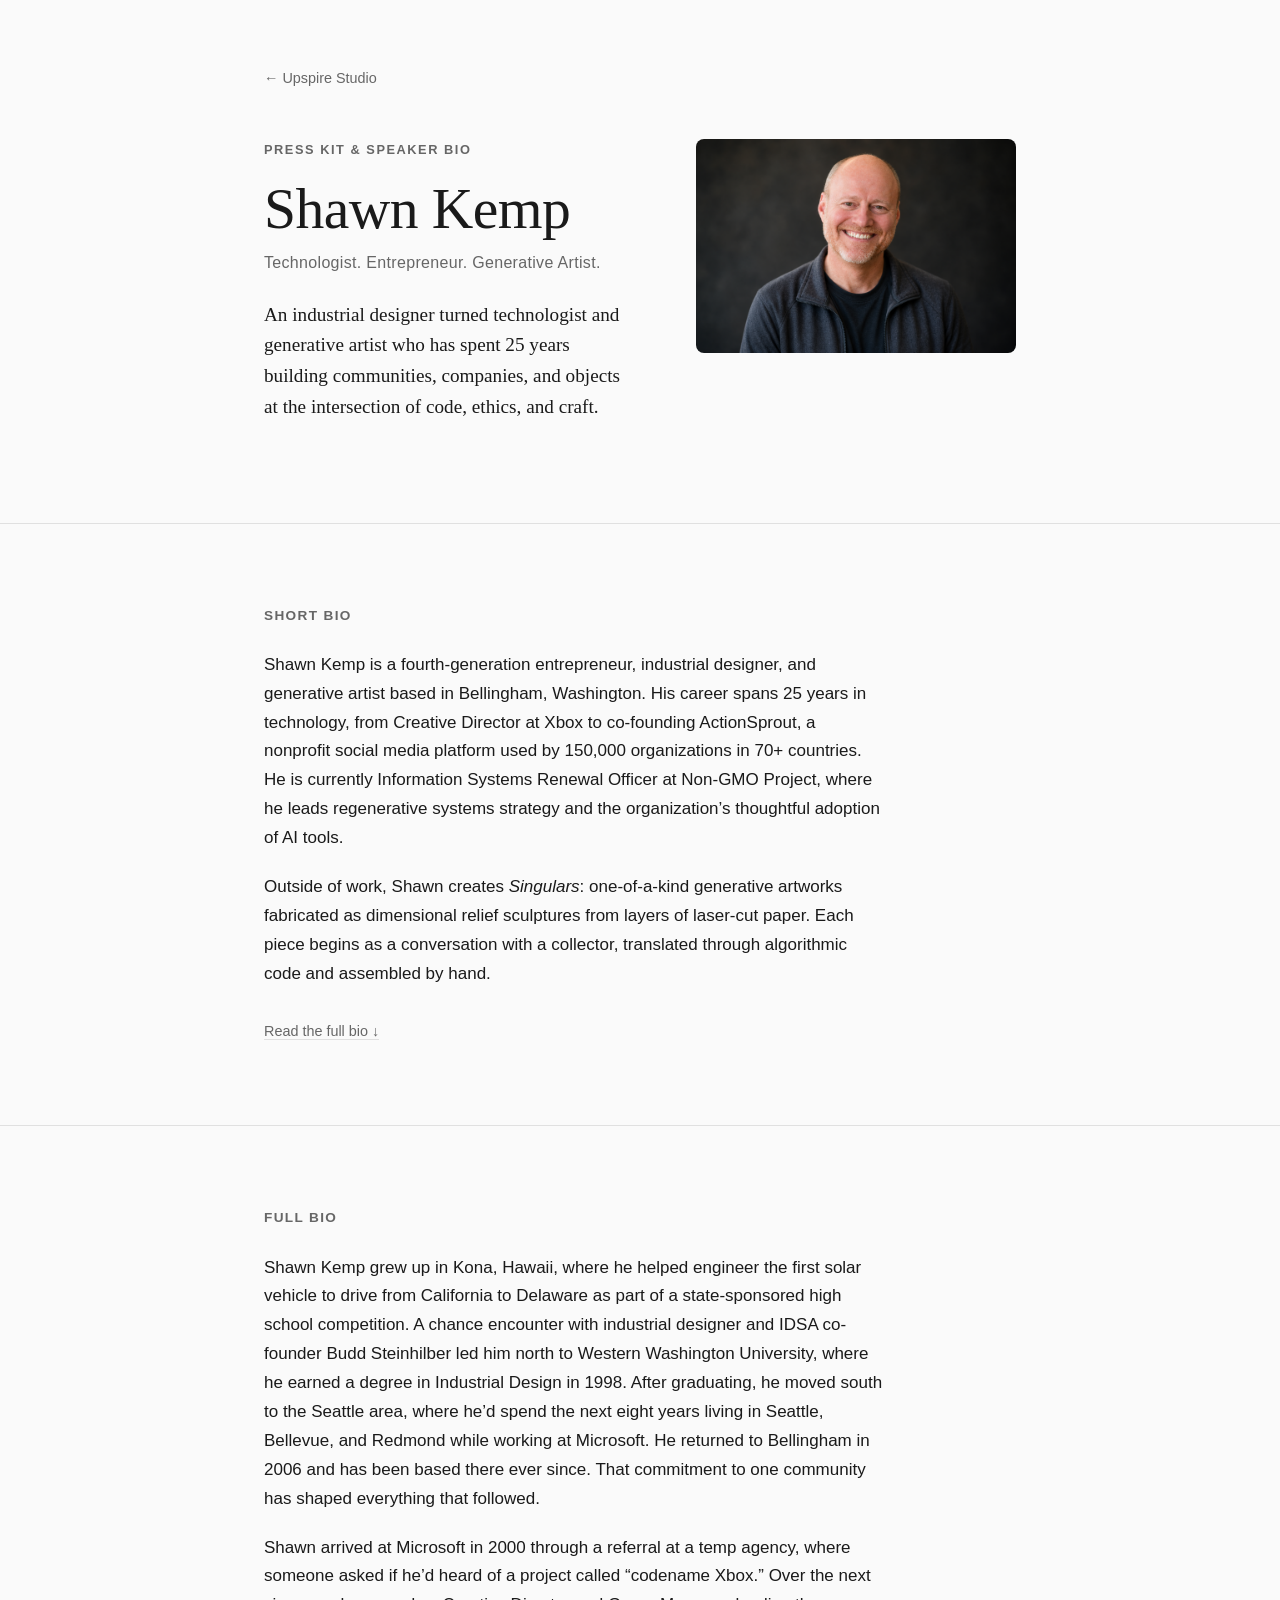
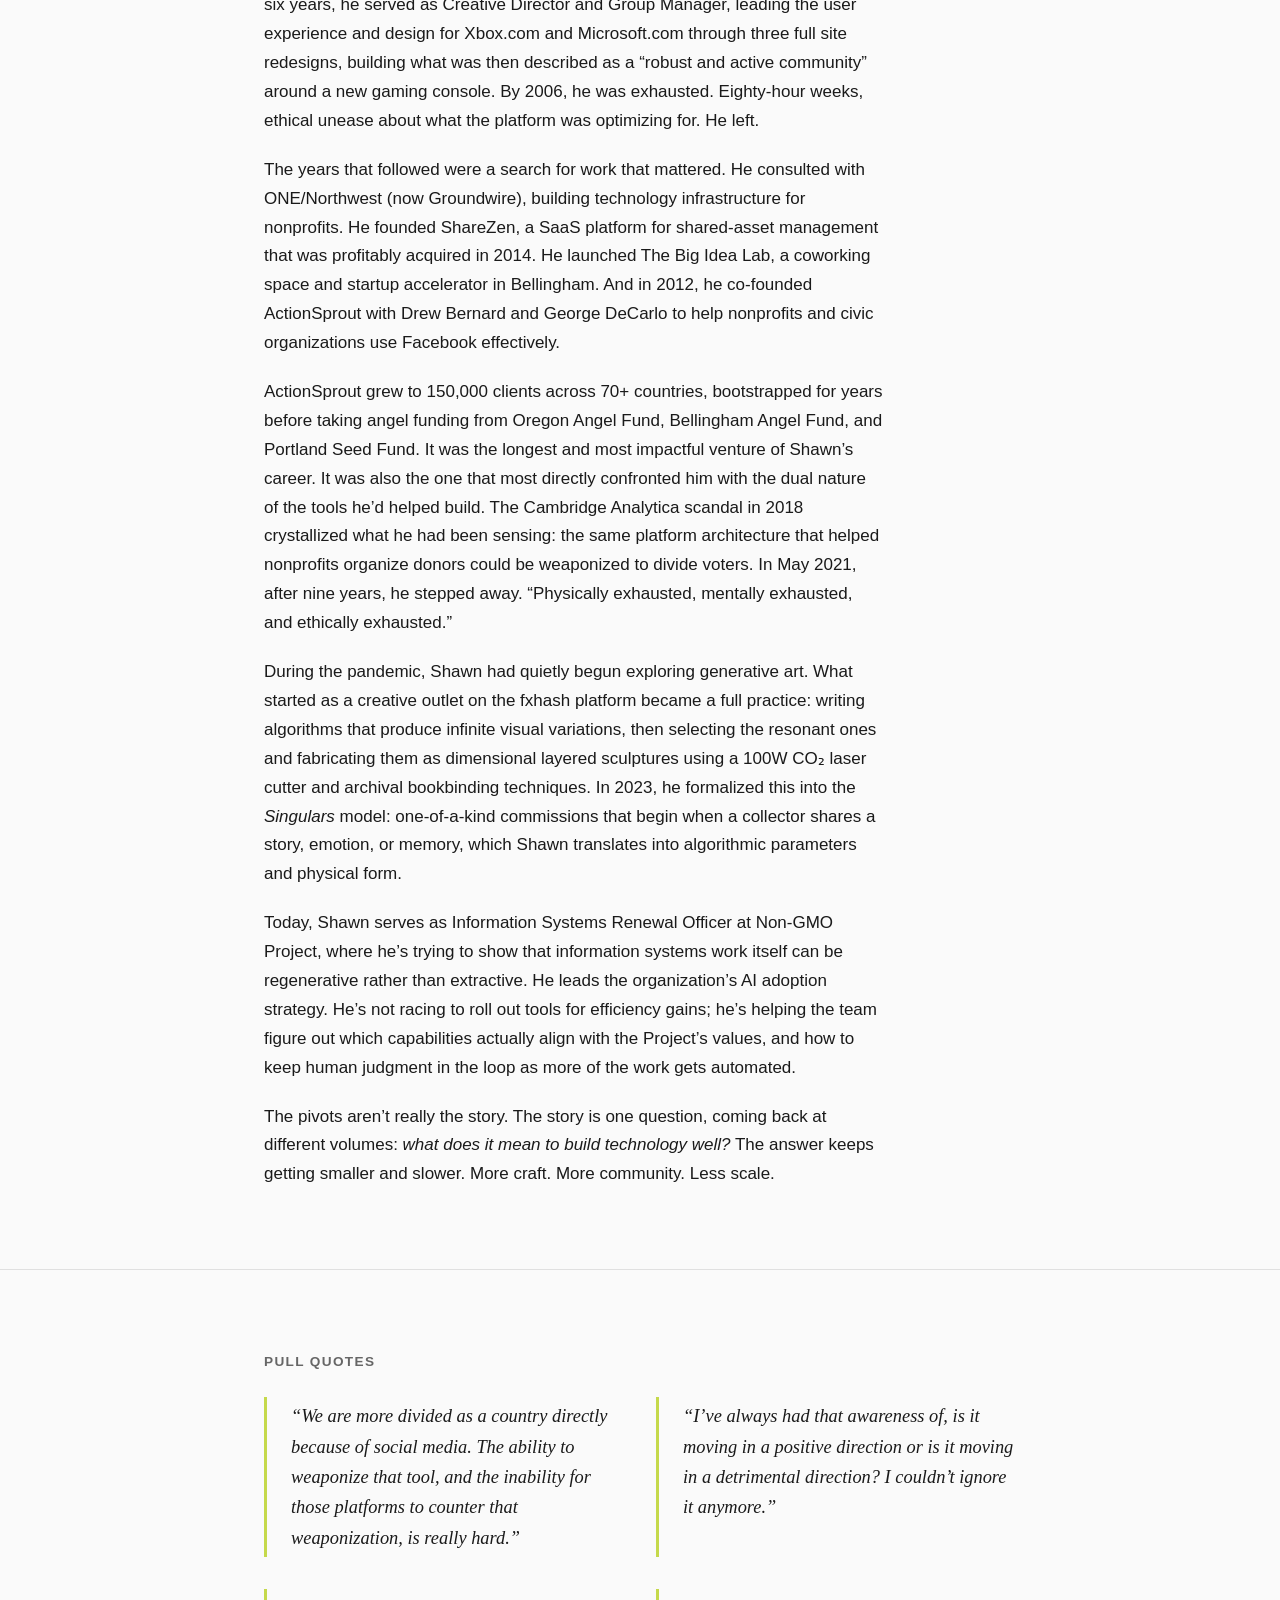
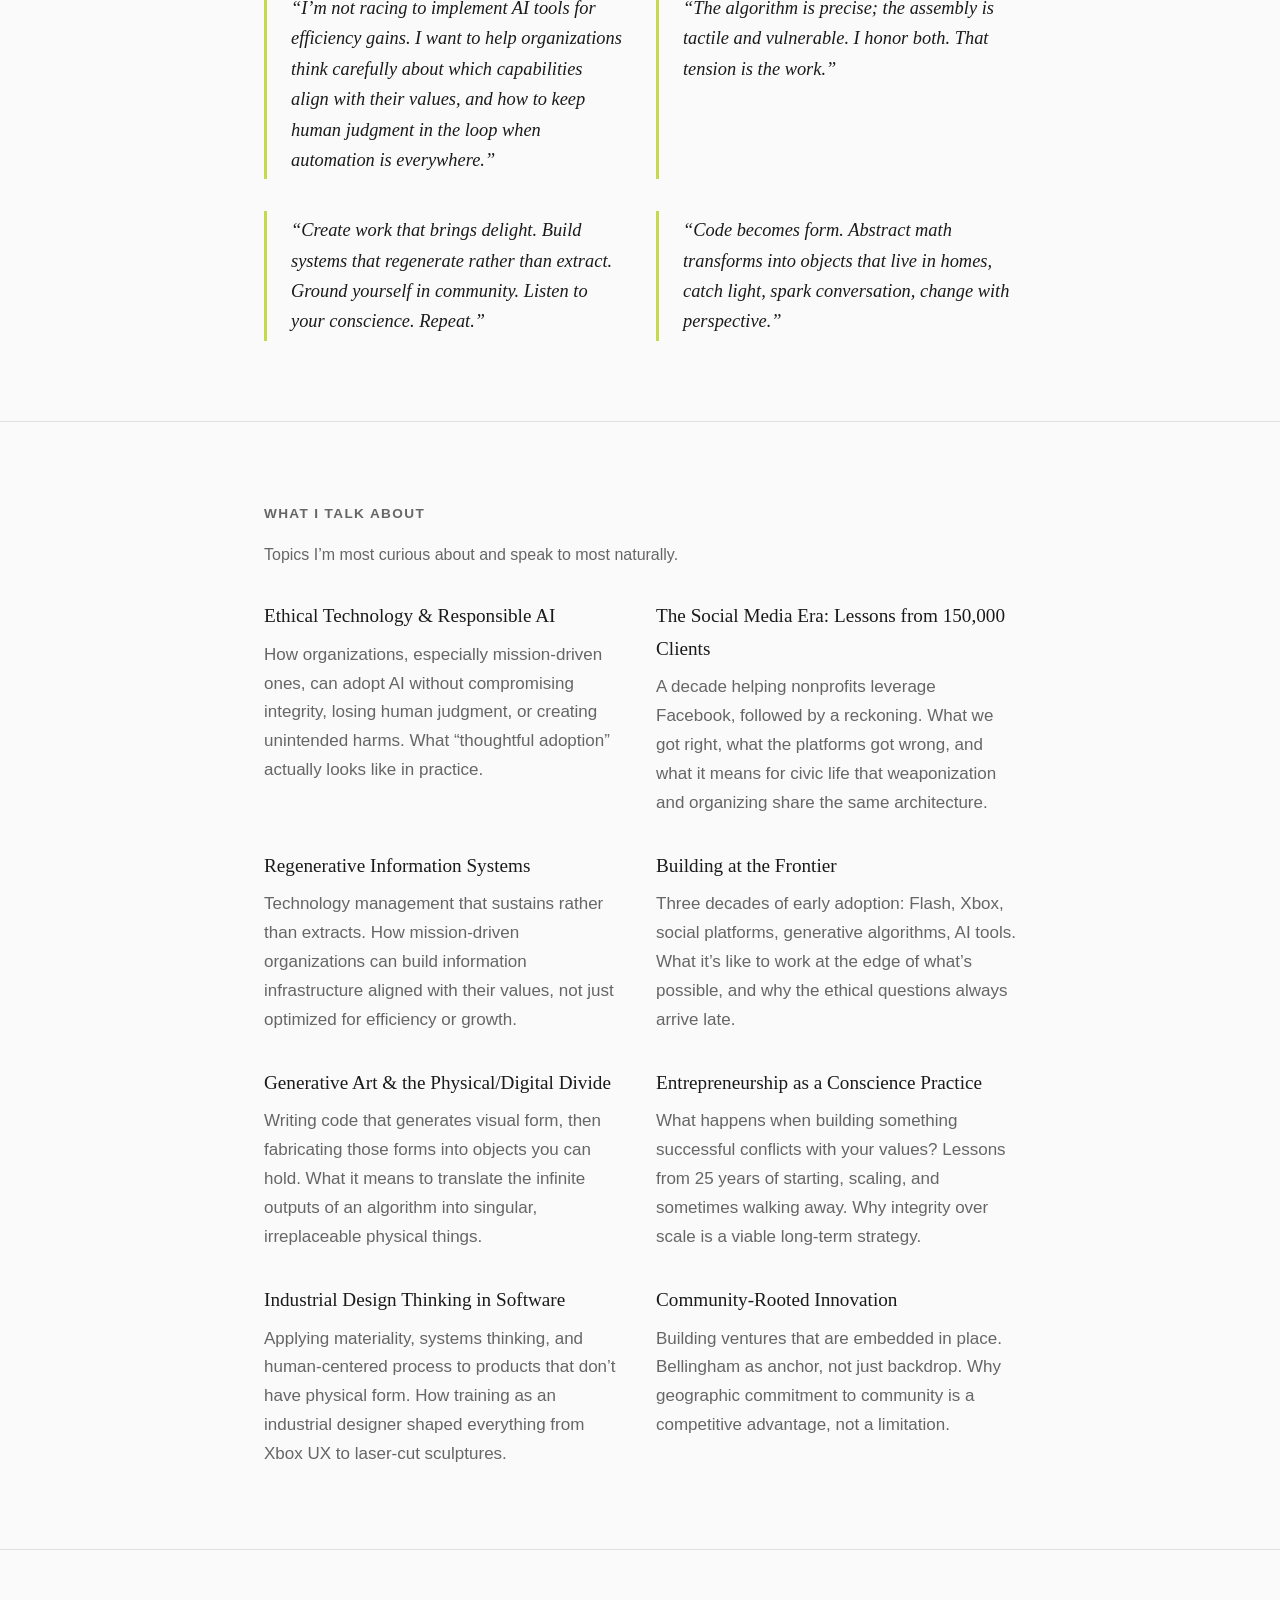
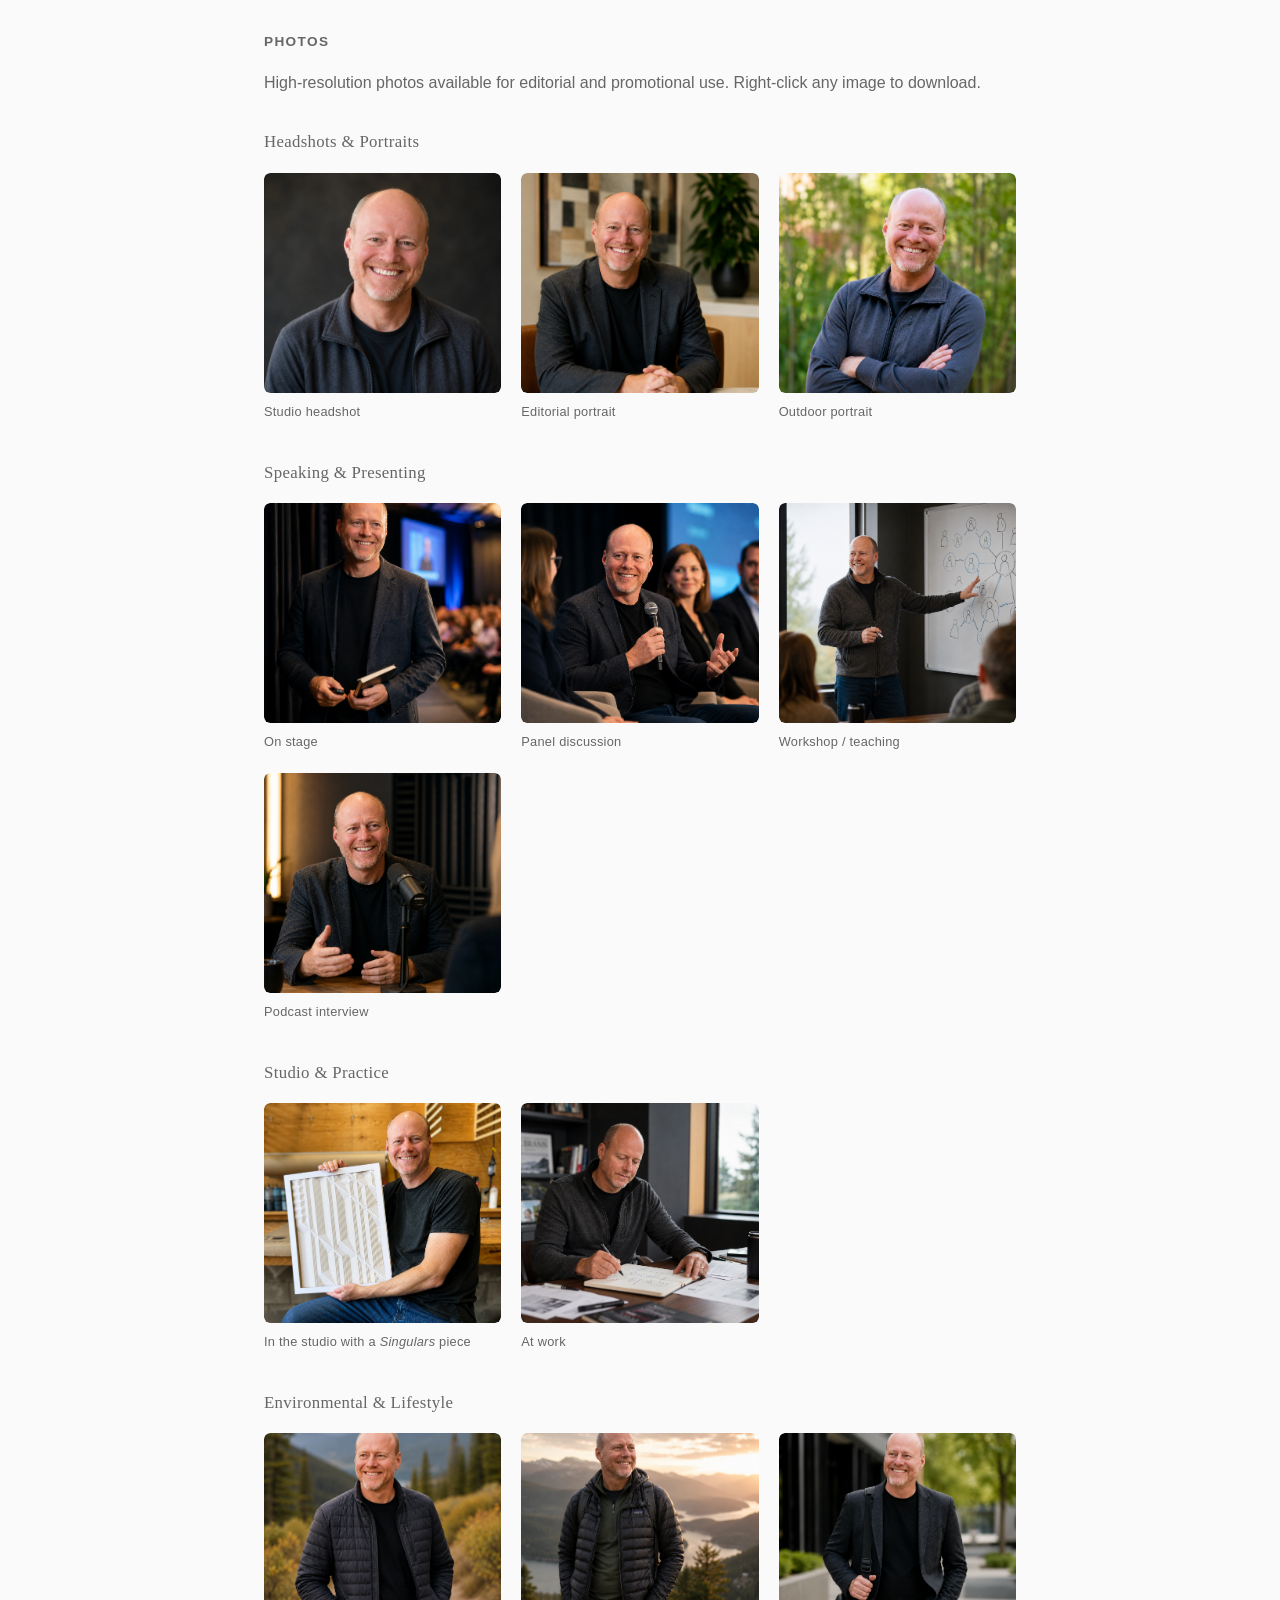
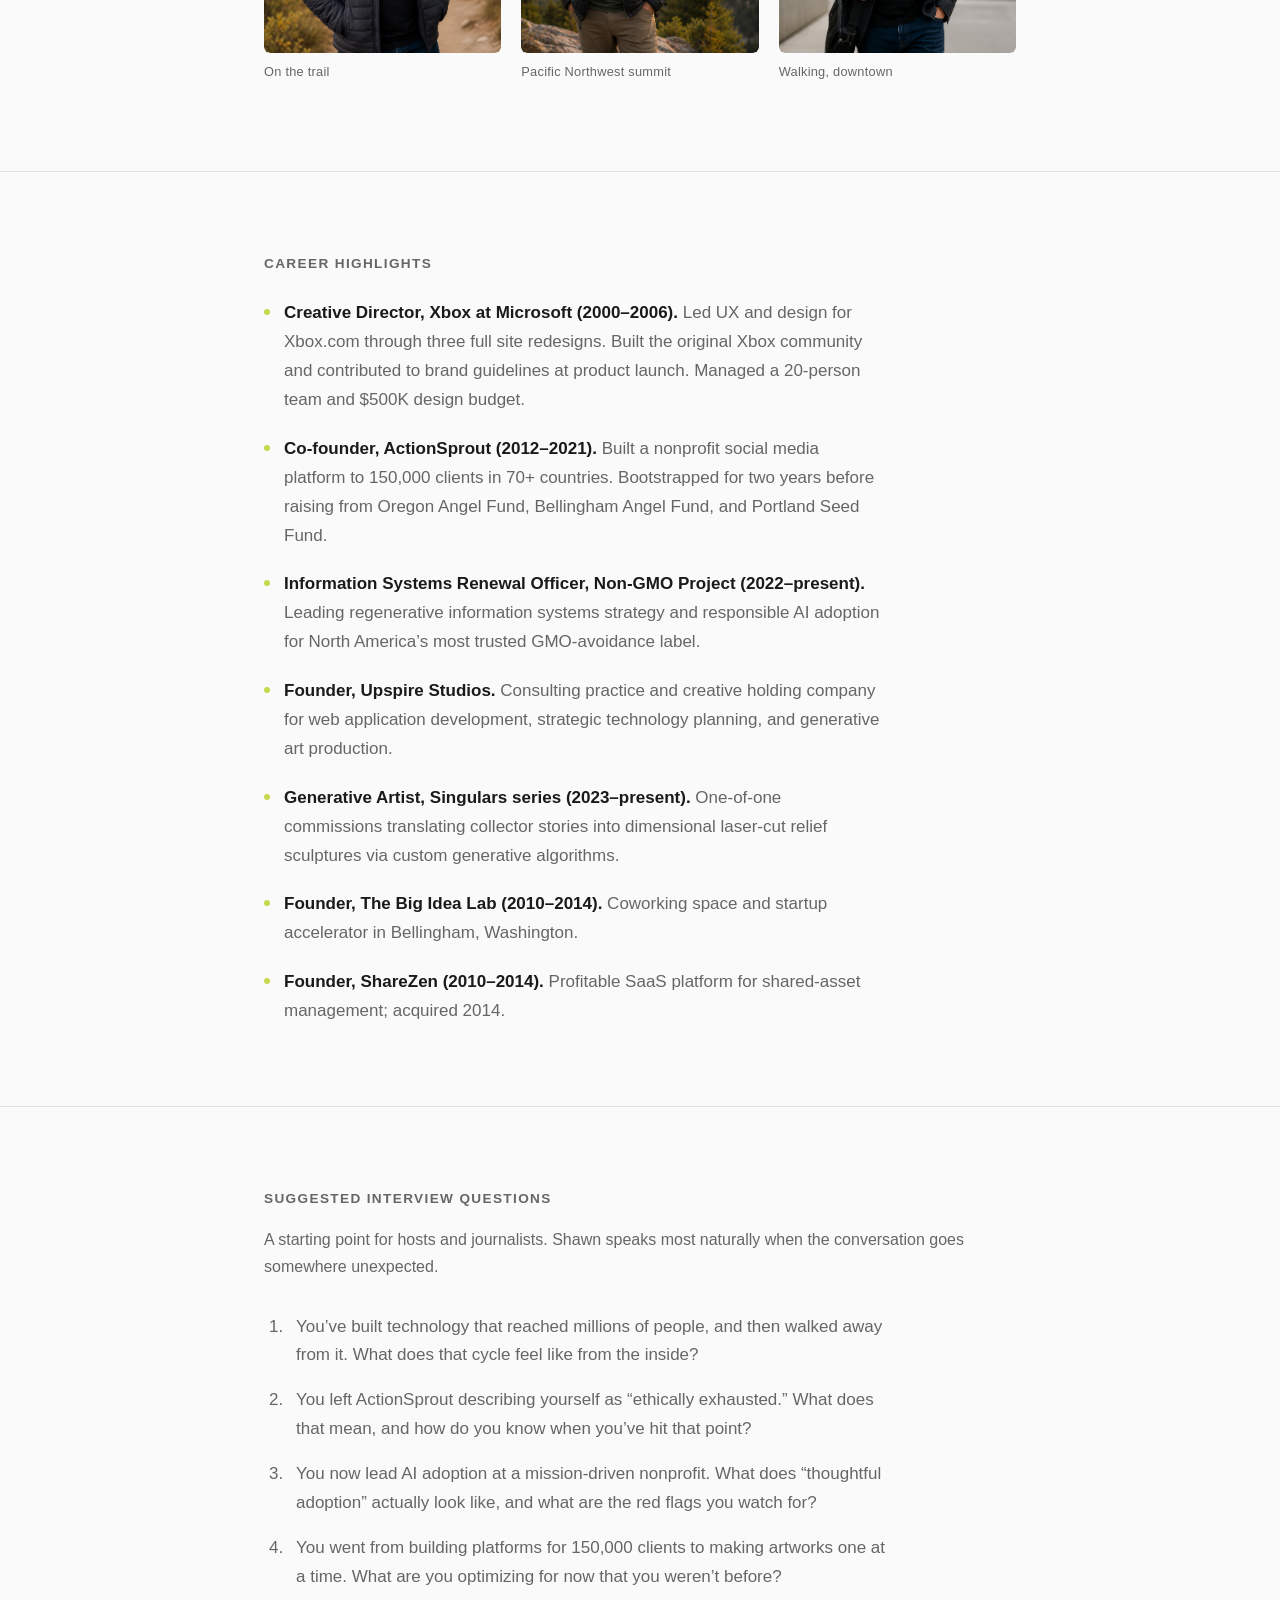
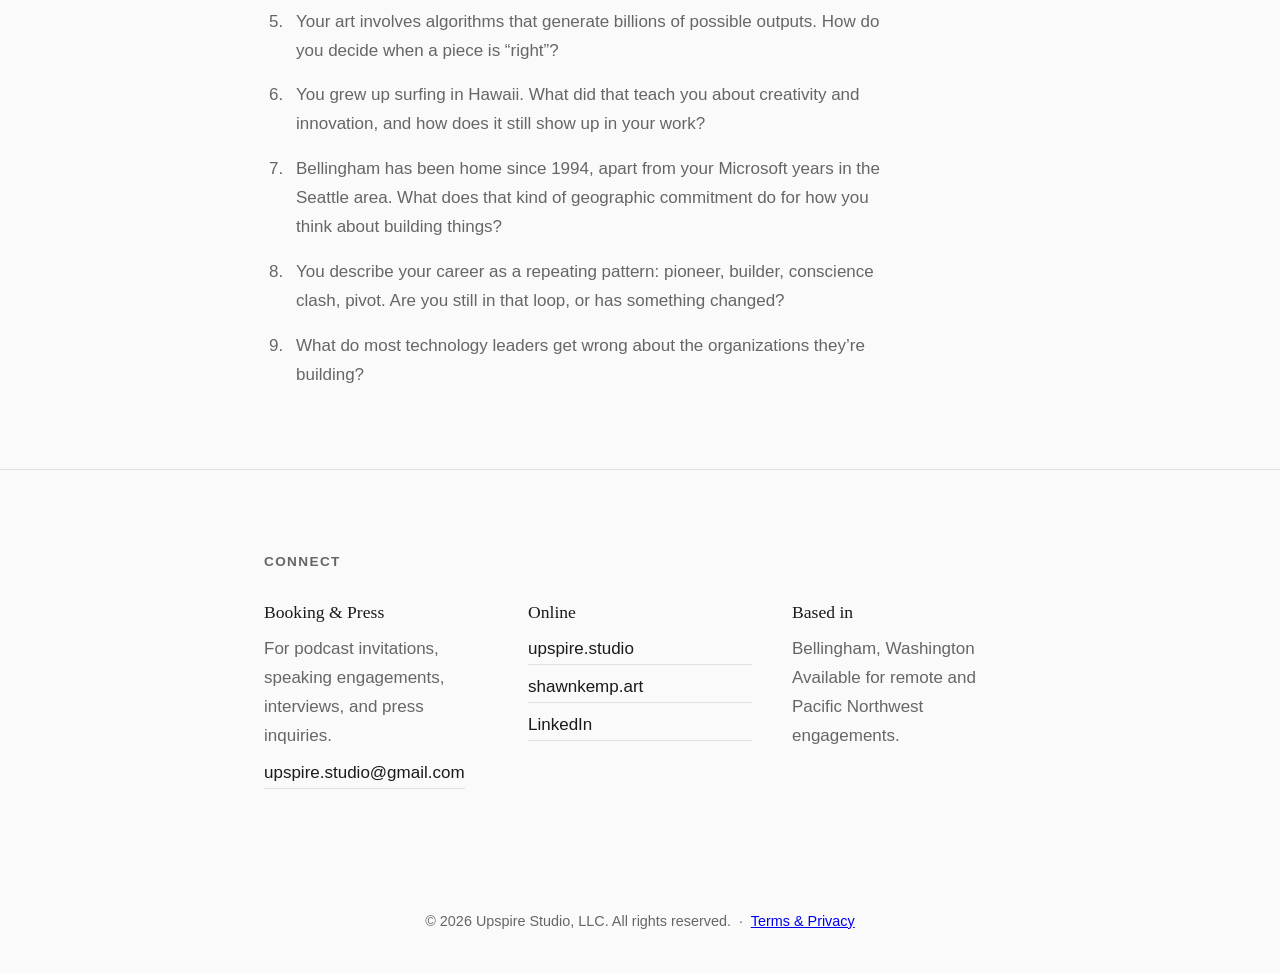
==== commit ce70b8ad: "Add surfing/Hawaii interview question to bio Co-Authored-By: Claude Opus 4.7 (1M context) <noreply@a" ====
--- a/bio.html
+++ b/bio.html
@@ -277,6 +277,7 @@
                     <li>You now lead AI adoption at a mission-driven nonprofit. What does “thoughtful adoption” actually look like, and what are the red flags you watch for?</li>
                     <li>You went from building platforms for 150,000 clients to making artworks one at a time. What are you optimizing for now that you weren’t before?</li>
                     <li>Your art involves algorithms that generate billions of possible outputs. How do you decide when a piece is “right”?</li>
+                    <li>You grew up surfing in Hawaii. What did that teach you about creativity and innovation, and how does it still show up in your work?</li>
                     <li>Bellingham has been home since 1994, apart from your Microsoft years in the Seattle area. What does that kind of geographic commitment do for how you think about building things?</li>
                     <li>You describe your career as a repeating pattern: pioneer, builder, conscience clash, pivot. Are you still in that loop, or has something changed?</li>
                     <li>What do most technology leaders get wrong about the organizations they’re building?</li>
